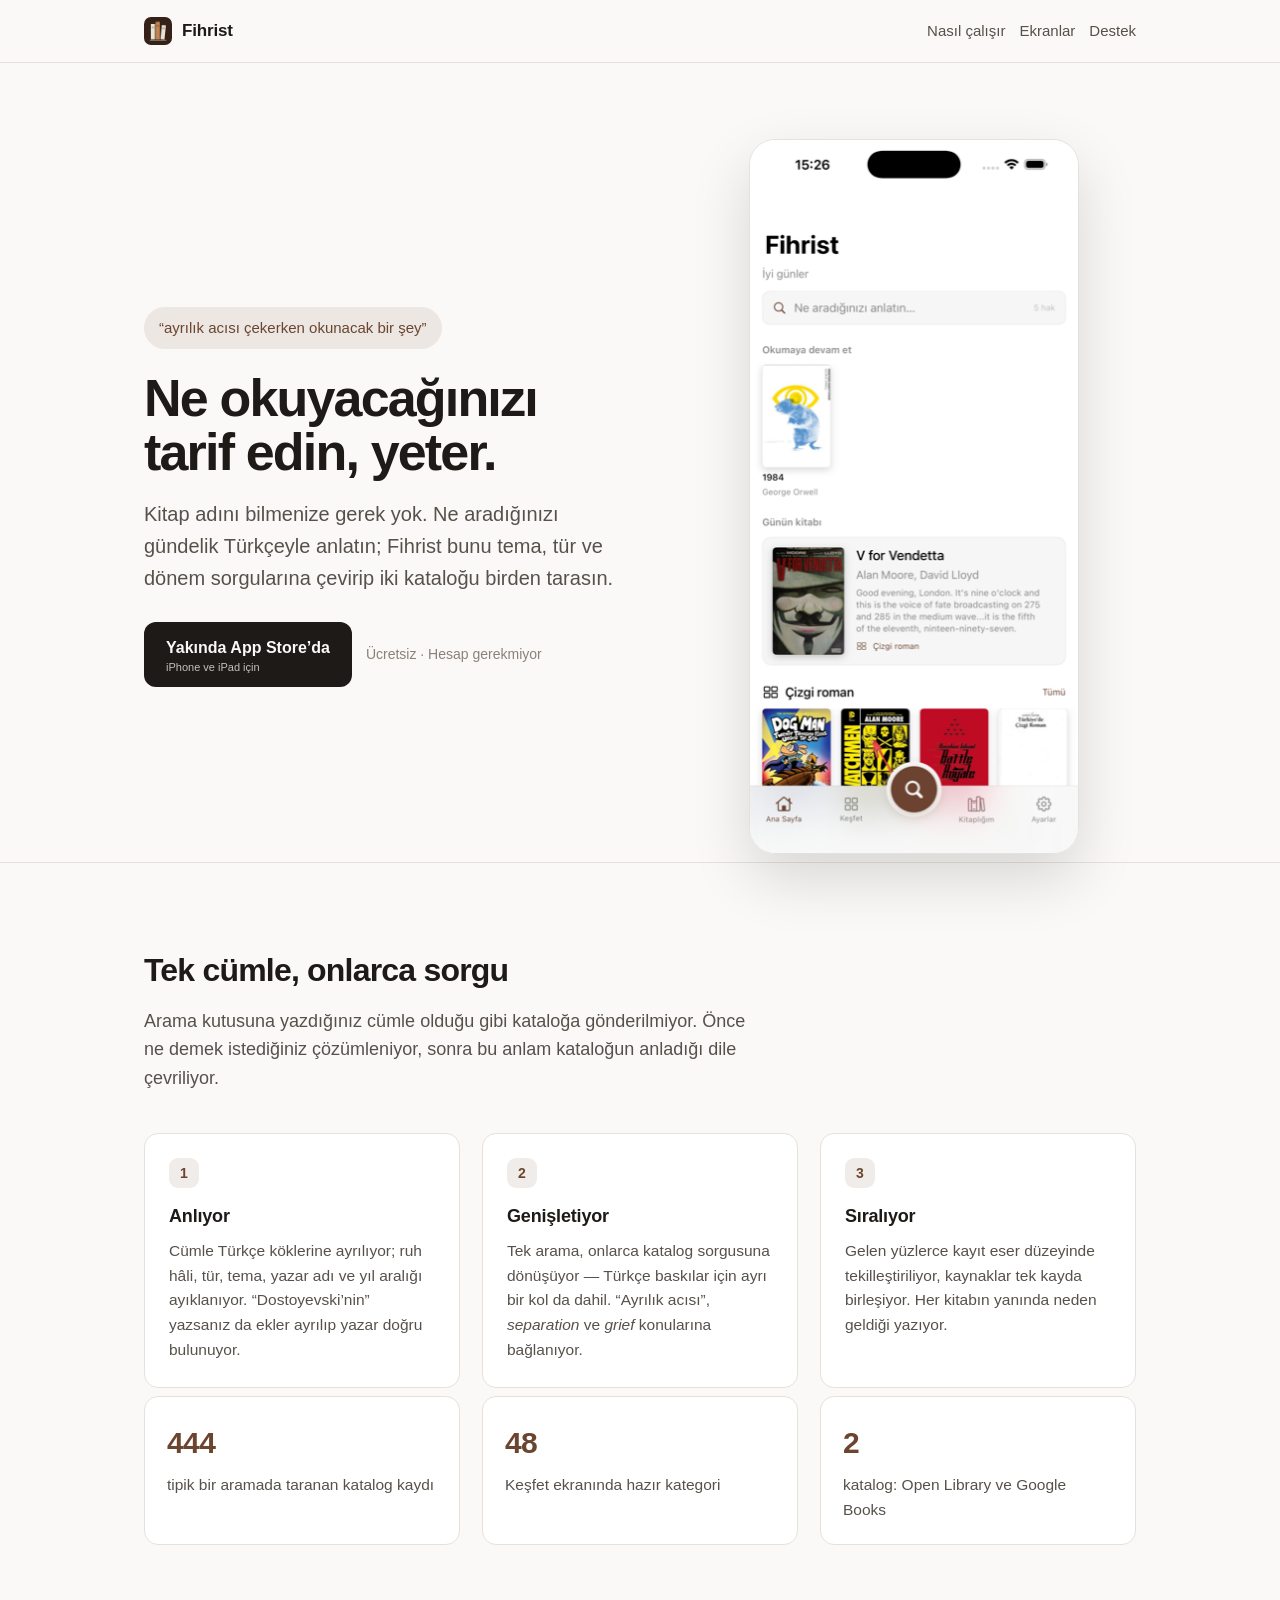
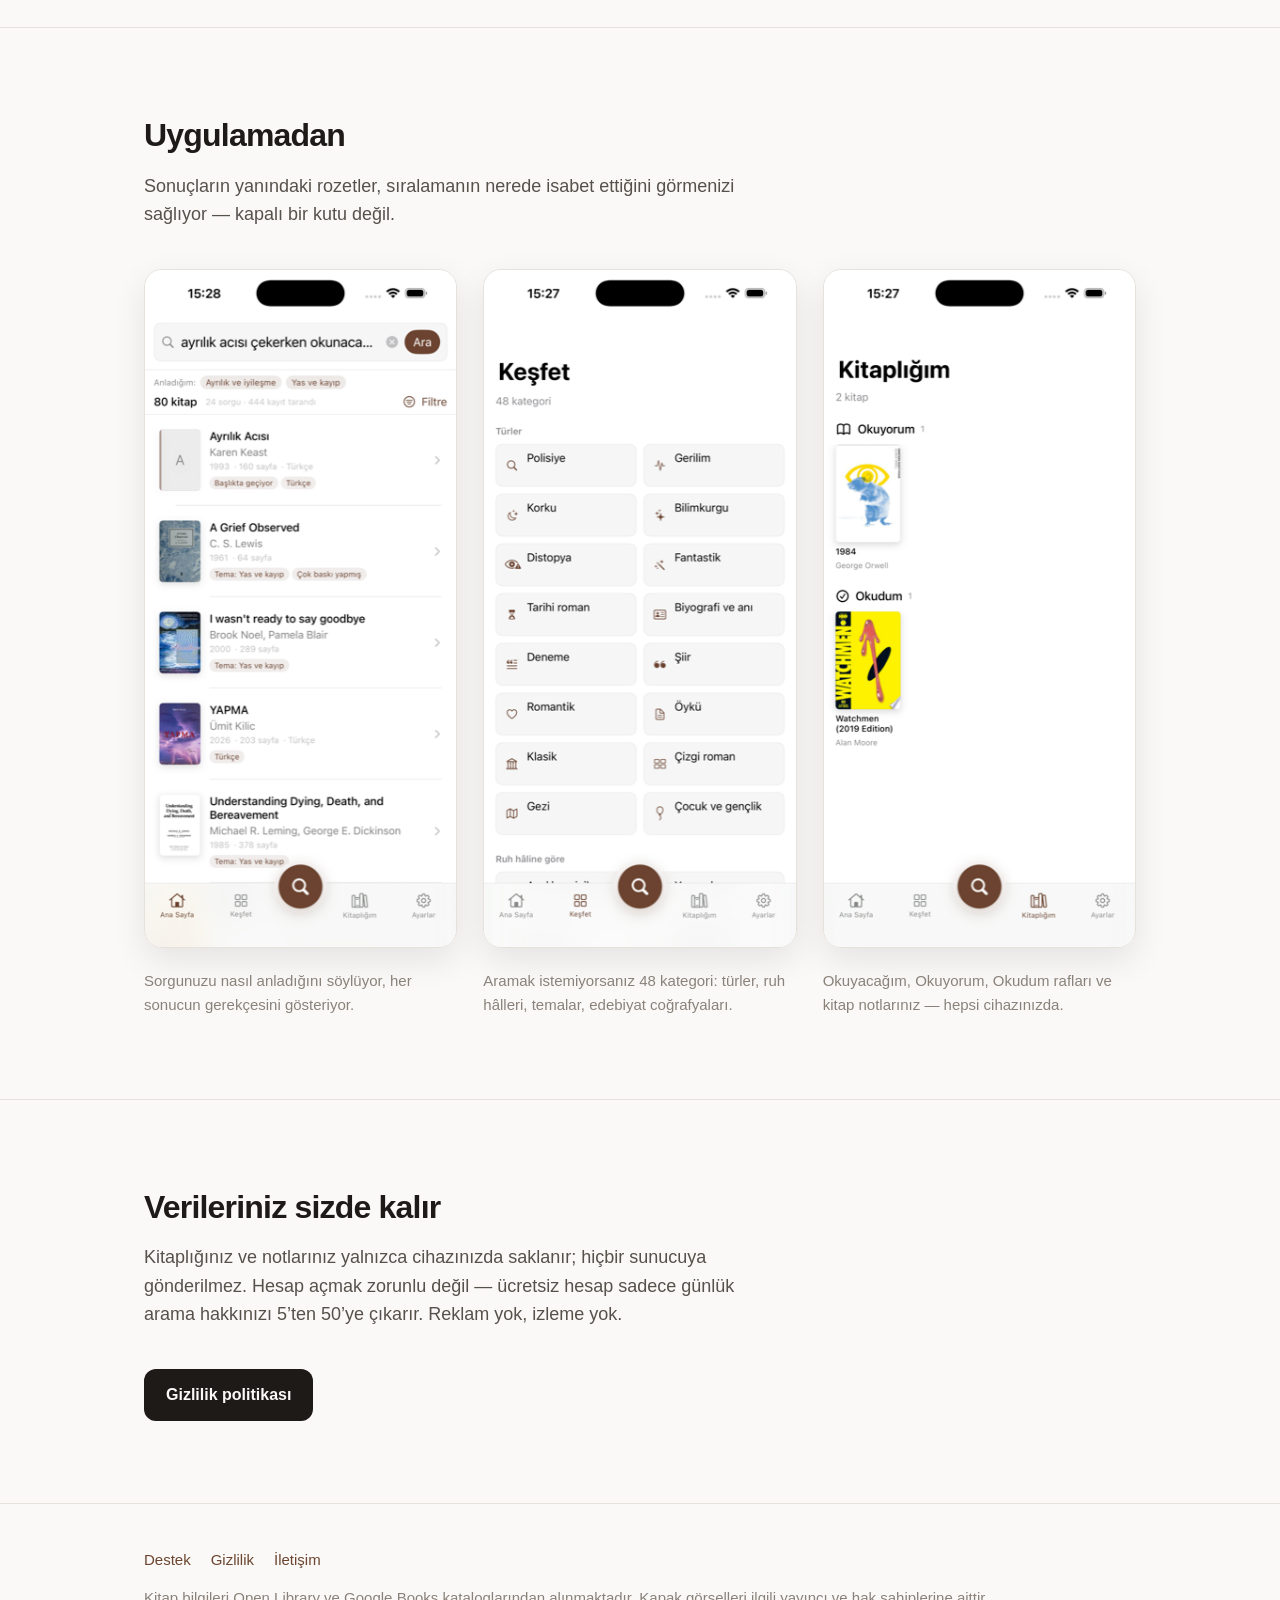
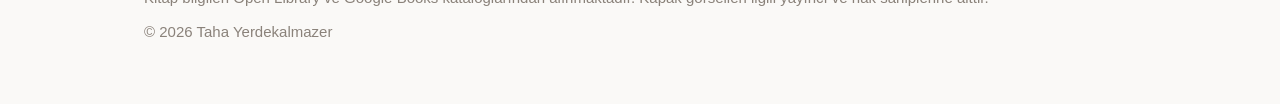
==== index.html @ 10a93022 "Fihrist tanıtım sitesi, gizlilik ve destek sayfaları" ====
<!DOCTYPE html>
<html lang="tr">
<head>
<meta charset="utf-8">
<meta name="viewport" content="width=device-width, initial-scale=1">
<title>Fihrist — Bağlamdan kitap bulun</title>
<meta name="description" content="Kitap adını bilmenize gerek yok. Ne okumak istediğinizi gündelik Türkçeyle anlatın, Fihrist bunu kitaba çevirsin.">
<link rel="icon" href="gorseller/ikon.png">
<meta property="og:title" content="Fihrist — Bağlamdan kitap bulun">
<meta property="og:description" content="“Ayrılık acısı çekerken okunacak bir şey” deyin, kitap gelsin.">
<meta property="og:image" content="gorseller/1-anasayfa.png">
<style>
  :root {
    --ink:#1d1a17; --soft:#57514b; --faint:#8a827a;
    --accent:#6b452f; --accent-soft:rgba(107,69,47,.10);
    --line:#e6e1db; --bg:#faf9f7; --card:#ffffff;
  }
  @media (prefers-color-scheme: dark) {
    :root {
      --ink:#f2efec; --soft:#c3bcb5; --faint:#8f8880;
      --accent:#c89b7b; --accent-soft:rgba(200,155,123,.12);
      --line:#332e29; --bg:#14110d; --card:#1c1813;
    }
  }
  * { box-sizing:border-box; }
  html { scroll-behavior:smooth; }
  body {
    margin:0; background:var(--bg); color:var(--ink);
    font:17px/1.6 -apple-system,BlinkMacSystemFont,"Segoe UI",Roboto,Helvetica,Arial,sans-serif;
    -webkit-font-smoothing:antialiased;
  }
  .wrap { max-width:1040px; margin:0 auto; padding:0 24px; }

  /* Üst çubuk */
  nav { border-bottom:1px solid var(--line); position:sticky; top:0; z-index:10;
        background:color-mix(in srgb, var(--bg) 92%, transparent);
        backdrop-filter:saturate(160%) blur(12px); }
  nav .wrap { display:flex; align-items:center; gap:14px; height:62px; }
  .logo { display:flex; align-items:center; gap:10px; font-weight:650; letter-spacing:-.01em; }
  .logo img { width:28px; height:28px; border-radius:7px; }
  nav .spacer { flex:1; }
  nav a.link { color:var(--soft); text-decoration:none; font-size:15px; }
  nav a.link:hover { color:var(--ink); }

  /* Hero */
  header { padding:76px 0 8px; }
  .hero { display:grid; grid-template-columns:1.05fr .95fr; gap:56px; align-items:center; }
  h1 { font-size:52px; line-height:1.05; letter-spacing:-.035em; margin:0 0 18px; }
  .lead { font-size:20px; color:var(--soft); margin:0 0 28px; }
  .quote { display:inline-block; background:var(--accent-soft); color:var(--accent);
           padding:9px 15px; border-radius:999px; font-size:15px; margin-bottom:22px; }
  .cta-row { display:flex; align-items:center; gap:14px; flex-wrap:wrap; }
  .badge { display:inline-flex; align-items:center; gap:9px; background:var(--ink); color:var(--bg);
           padding:13px 22px; border-radius:12px; text-decoration:none; font-weight:600; font-size:16px; }
  .badge small { display:block; font-size:11px; font-weight:400; opacity:.75; line-height:1.2; }
  .note { font-size:14px; color:var(--faint); }

  .shot { display:block; width:100%; max-width:330px; margin:0 auto; border-radius:26px;
          border:1px solid var(--line); box-shadow:0 24px 60px rgba(0,0,0,.14); }

  /* Bölümler */
  section { padding:82px 0; border-top:1px solid var(--line); }
  h2 { font-size:32px; letter-spacing:-.025em; margin:0 0 10px; }
  .sub { color:var(--soft); font-size:18px; margin:0 0 40px; max-width:620px; }

  .steps { display:grid; grid-template-columns:repeat(3,1fr); gap:22px; }
  .step { background:var(--card); border:1px solid var(--line); border-radius:14px; padding:24px; }
  .step .num { display:inline-grid; place-items:center; width:30px; height:30px; border-radius:9px;
               background:var(--accent-soft); color:var(--accent); font-weight:700; font-size:14px;
               margin-bottom:14px; }
  .step h3 { margin:0 0 8px; font-size:18px; letter-spacing:-.01em; }
  .step p { margin:0; color:var(--soft); font-size:15.5px; }

  .gallery { display:grid; grid-template-columns:repeat(3,1fr); gap:26px; align-items:start; }
  .gallery figure { margin:0; }
  .gallery img { width:100%; border-radius:18px; border:1px solid var(--line);
                 box-shadow:0 12px 34px rgba(0,0,0,.09); }
  .gallery figcaption { margin-top:12px; font-size:15px; color:var(--faint); }

  .facts { display:grid; grid-template-columns:repeat(3,1fr); gap:22px; margin-top:8px; }
  .fact { border:1px solid var(--line); border-radius:14px; padding:22px; background:var(--card); }
  .fact .big { font-size:30px; font-weight:650; letter-spacing:-.02em; color:var(--accent); }
  .fact p { margin:6px 0 0; color:var(--soft); font-size:15.5px; }

  footer { border-top:1px solid var(--line); padding:44px 0 60px; color:var(--faint); font-size:15px; }
  footer a { color:var(--accent); text-decoration:none; }
  footer .row { display:flex; gap:20px; flex-wrap:wrap; margin-bottom:14px; }

  @media (max-width:860px) {
    .hero { grid-template-columns:1fr; gap:36px; }
    h1 { font-size:38px; }
    .steps, .gallery, .facts { grid-template-columns:1fr; }
    header { padding-top:48px; }
    section { padding:60px 0; }
  }
</style>
</head>
<body>

<nav>
  <div class="wrap">
    <div class="logo"><img src="gorseller/ikon.png" alt="">Fihrist</div>
    <div class="spacer"></div>
    <a class="link" href="#nasil">Nasıl çalışır</a>
    <a class="link" href="#ekranlar">Ekranlar</a>
    <a class="link" href="destek.html">Destek</a>
  </div>
</nav>

<header>
  <div class="wrap hero">
    <div>
      <div class="quote">“ayrılık acısı çekerken okunacak bir şey”</div>
      <h1>Ne okuyacağınızı<br>tarif edin, yeter.</h1>
      <p class="lead">
        Kitap adını bilmenize gerek yok. Ne aradığınızı gündelik Türkçeyle
        anlatın; Fihrist bunu tema, tür ve dönem sorgularına çevirip iki
        kataloğu birden tarasın.
      </p>
      <div class="cta-row">
        <a class="badge" href="#" aria-disabled="true">
          <span>Yakında App Store’da<small>iPhone ve iPad için</small></span>
        </a>
        <span class="note">Ücretsiz · Hesap gerekmiyor</span>
      </div>
    </div>
    <img class="shot" src="gorseller/1-anasayfa.png" alt="Fihrist ana ekranı">
  </div>
</header>

<section id="nasil">
  <div class="wrap">
    <h2>Tek cümle, onlarca sorgu</h2>
    <p class="sub">
      Arama kutusuna yazdığınız cümle olduğu gibi kataloğa gönderilmiyor.
      Önce ne demek istediğiniz çözümleniyor, sonra bu anlam kataloğun
      anladığı dile çevriliyor.
    </p>

    <div class="steps">
      <div class="step">
        <div class="num">1</div>
        <h3>Anlıyor</h3>
        <p>Cümle Türkçe köklerine ayrılıyor; ruh hâli, tür, tema, yazar adı ve
        yıl aralığı ayıklanıyor. “Dostoyevski’nin” yazsanız da ekler ayrılıp
        yazar doğru bulunuyor.</p>
      </div>
      <div class="step">
        <div class="num">2</div>
        <h3>Genişletiyor</h3>
        <p>Tek arama, onlarca katalog sorgusuna dönüşüyor — Türkçe baskılar için
        ayrı bir kol da dahil. “Ayrılık acısı”, <em>separation</em> ve
        <em>grief</em> konularına bağlanıyor.</p>
      </div>
      <div class="step">
        <div class="num">3</div>
        <h3>Sıralıyor</h3>
        <p>Gelen yüzlerce kayıt eser düzeyinde tekilleştiriliyor, kaynaklar tek
        kayda birleşiyor. Her kitabın yanında neden geldiği yazıyor.</p>
      </div>
    </div>

    <div class="facts">
      <div class="fact"><div class="big">444</div><p>tipik bir aramada taranan katalog kaydı</p></div>
      <div class="fact"><div class="big">48</div><p>Keşfet ekranında hazır kategori</p></div>
      <div class="fact"><div class="big">2</div><p>katalog: Open Library ve Google Books</p></div>
    </div>
  </div>
</section>

<section id="ekranlar">
  <div class="wrap">
    <h2>Uygulamadan</h2>
    <p class="sub">Sonuçların yanındaki rozetler, sıralamanın nerede isabet
    ettiğini görmenizi sağlıyor — kapalı bir kutu değil.</p>

    <div class="gallery">
      <figure>
        <img src="gorseller/4-arama.png" alt="Arama sonuçları ve eşleşme gerekçeleri">
        <figcaption>Sorgunuzu nasıl anladığını söylüyor, her sonucun gerekçesini
        gösteriyor.</figcaption>
      </figure>
      <figure>
        <img src="gorseller/2-kesfet.png" alt="Keşfet ekranı">
        <figcaption>Aramak istemiyorsanız 48 kategori: türler, ruh hâlleri,
        temalar, edebiyat coğrafyaları.</figcaption>
      </figure>
      <figure>
        <img src="gorseller/3-kitapligim.png" alt="Kitaplığım ekranı">
        <figcaption>Okuyacağım, Okuyorum, Okudum rafları ve kitap notlarınız —
        hepsi cihazınızda.</figcaption>
      </figure>
    </div>
  </div>
</section>

<section>
  <div class="wrap">
    <h2>Verileriniz sizde kalır</h2>
    <p class="sub">
      Kitaplığınız ve notlarınız yalnızca cihazınızda saklanır; hiçbir sunucuya
      gönderilmez. Hesap açmak zorunlu değil — ücretsiz hesap sadece günlük
      arama hakkınızı 5’ten 50’ye çıkarır. Reklam yok, izleme yok.
    </p>
    <a class="badge" href="gizlilik.html"><span>Gizlilik politikası</span></a>
  </div>
</section>

<footer>
  <div class="wrap">
    <div class="row">
      <a href="destek.html">Destek</a>
      <a href="gizlilik.html">Gizlilik</a>
      <a href="mailto:tyerdekalmazer01@gmail.com">İletişim</a>
    </div>
    <div>
      Kitap bilgileri Open Library ve Google Books kataloglarından alınmaktadır.
      Kapak görselleri ilgili yayıncı ve hak sahiplerine aittir.
    </div>
    <div style="margin-top:10px;">© 2026 Taha Yerdekalmazer</div>
  </div>
</footer>

</body>
</html>
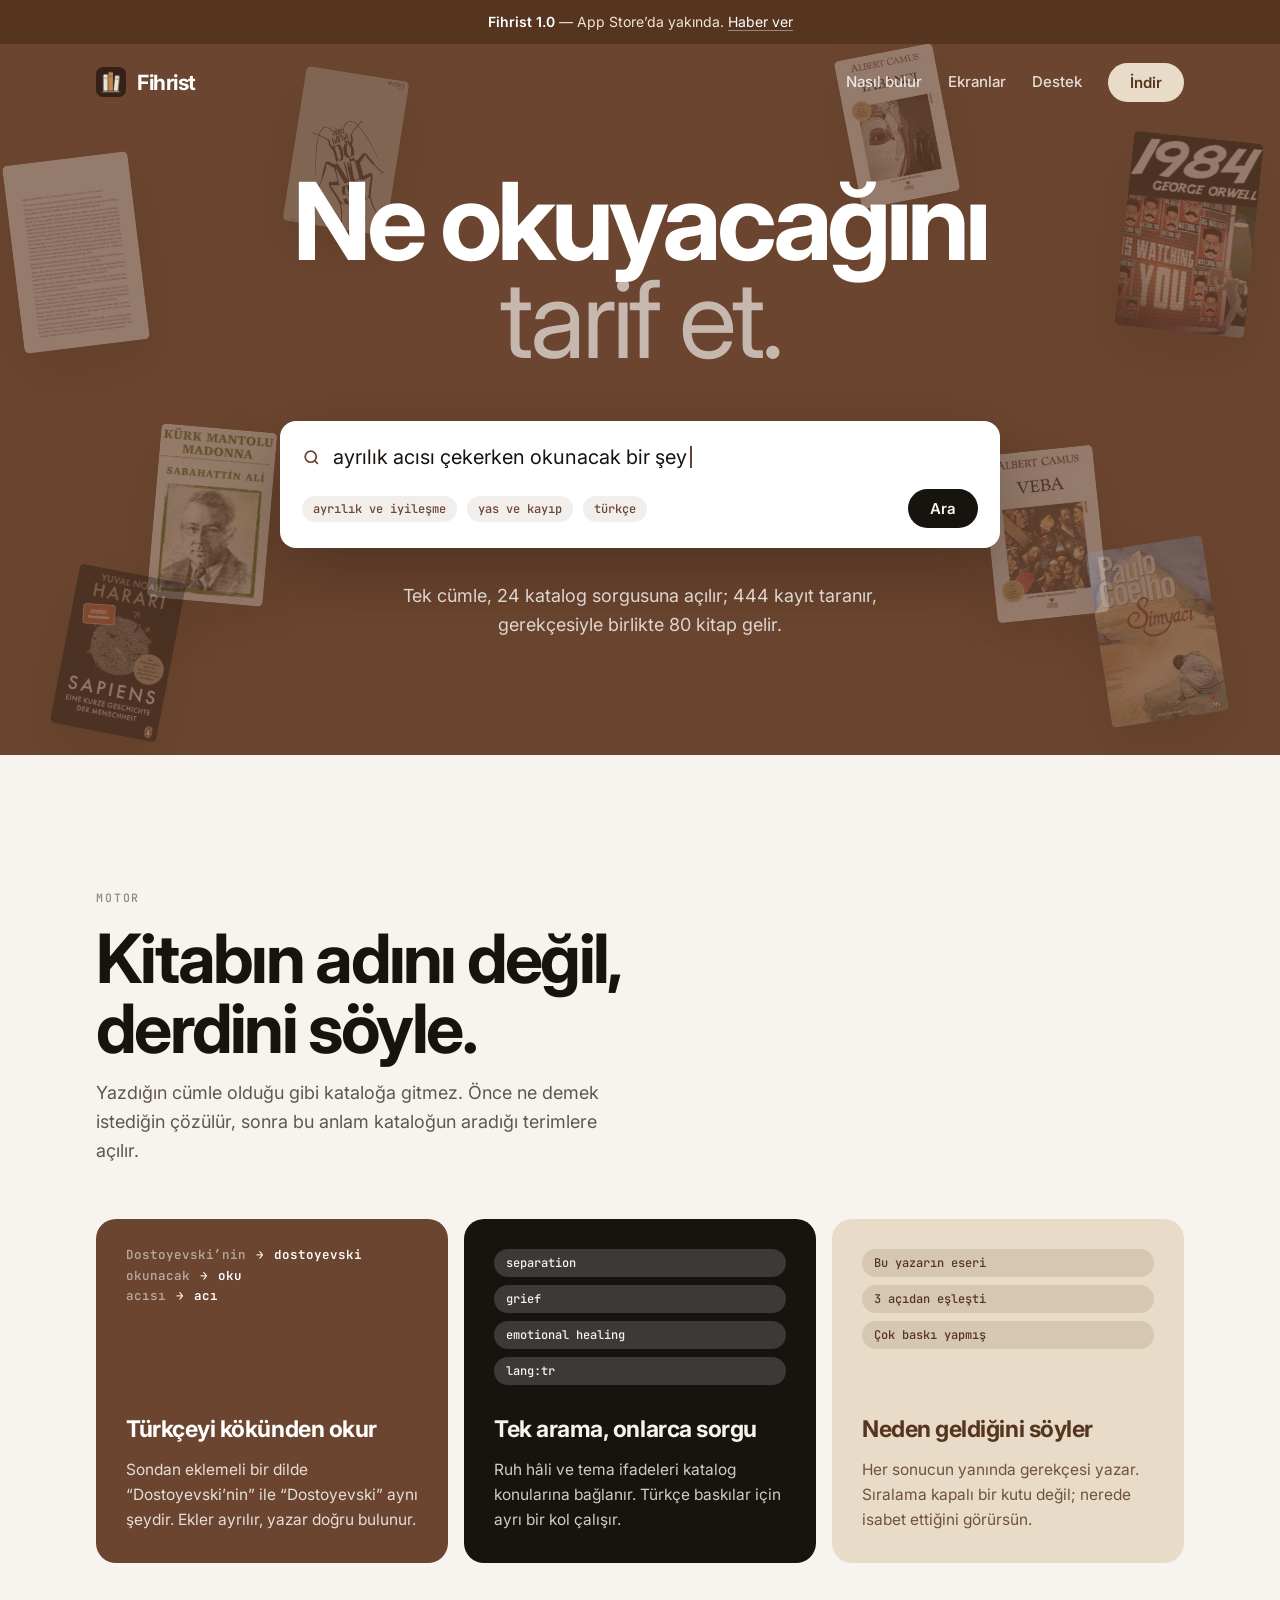
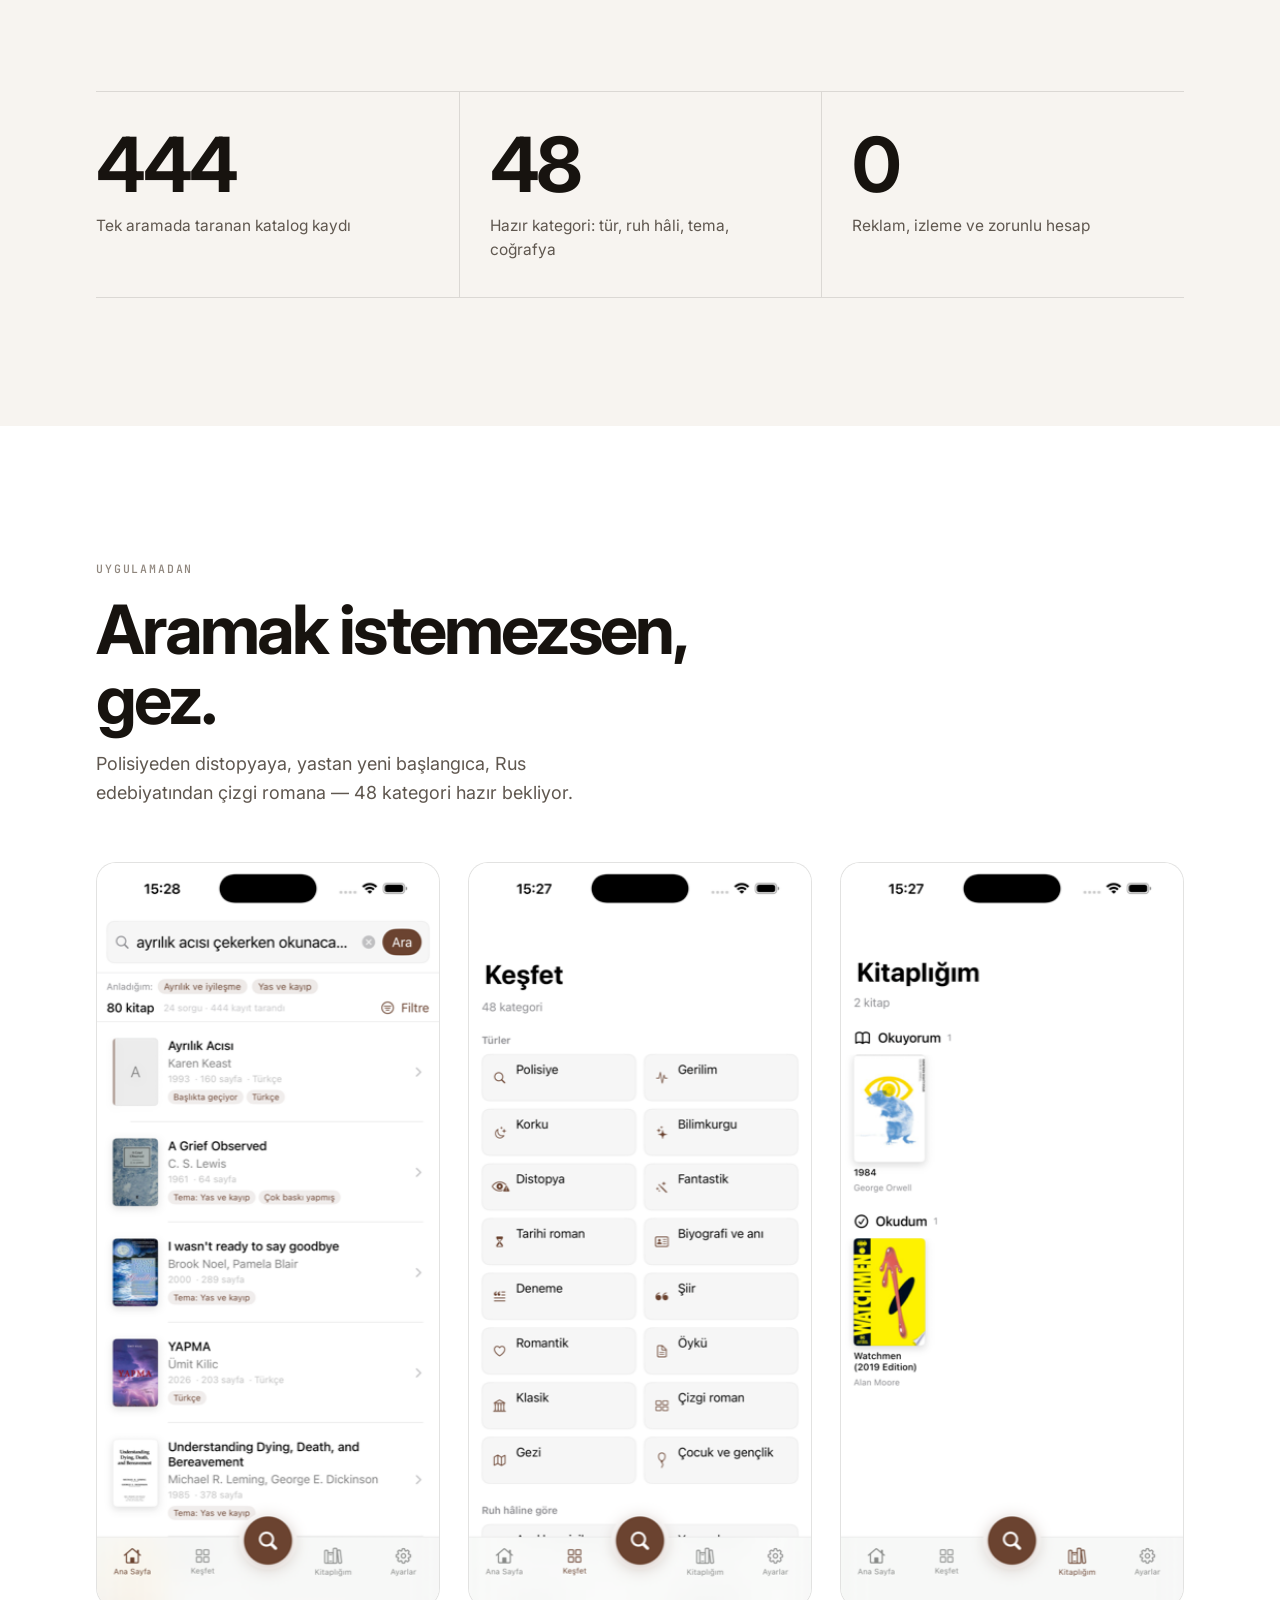
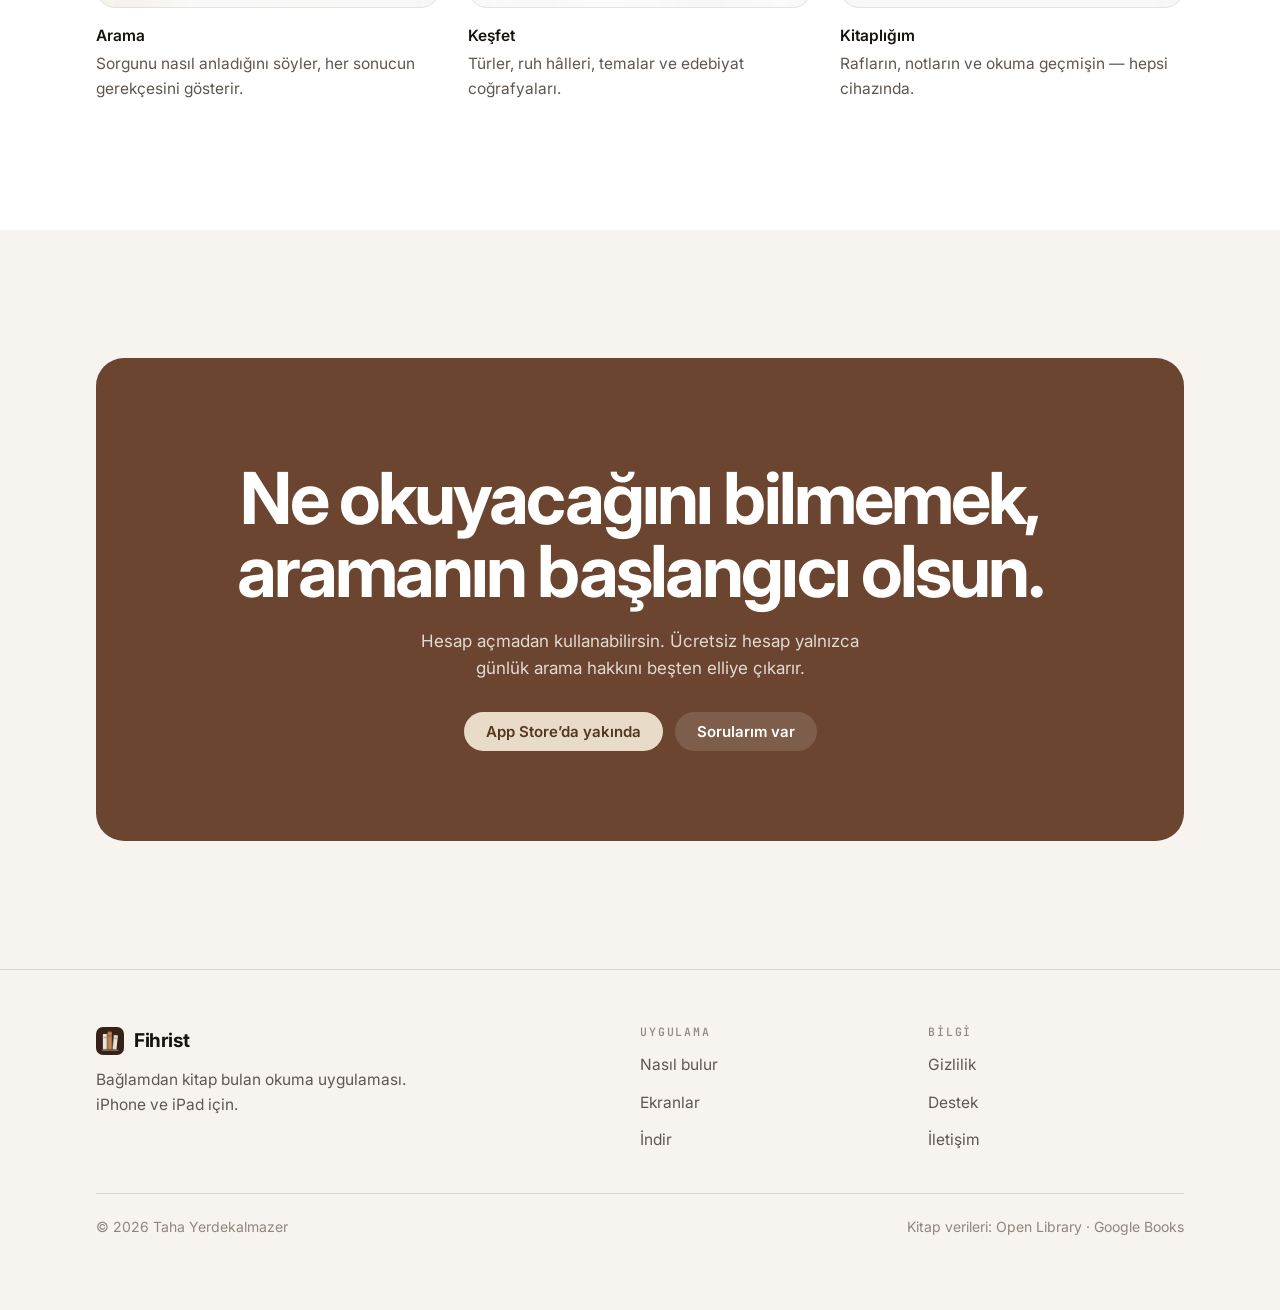
==== commit d0f1ea7d: "Tanıtım sitesi yeniden tasarlandı: doygun kahve zemin, dev tipografi, gerçek kitap kapağı kolajı - P" ====
--- a/index.html
+++ b/index.html
@@ -3,223 +3,209 @@
 <head>
 <meta charset="utf-8">
 <meta name="viewport" content="width=device-width, initial-scale=1">
-<title>Fihrist — Bağlamdan kitap bulun</title>
-<meta name="description" content="Kitap adını bilmenize gerek yok. Ne okumak istediğinizi gündelik Türkçeyle anlatın, Fihrist bunu kitaba çevirsin.">
+<title>Fihrist — Ne okuyacağını tarif et</title>
+<meta name="description" content="Kitabın adını bilmene gerek yok. “Ayrılık acısı çekerken okunacak bir şey” de, Fihrist bulsun.">
 <link rel="icon" href="gorseller/ikon.png">
-<meta property="og:title" content="Fihrist — Bağlamdan kitap bulun">
-<meta property="og:description" content="“Ayrılık acısı çekerken okunacak bir şey” deyin, kitap gelsin.">
+<meta property="og:title" content="Fihrist — Ne okuyacağını tarif et">
+<meta property="og:description" content="Tek cümleden kitap bulan okuma uygulaması.">
 <meta property="og:image" content="gorseller/1-anasayfa.png">
-<style>
-  :root {
-    --ink:#1d1a17; --soft:#57514b; --faint:#8a827a;
-    --accent:#6b452f; --accent-soft:rgba(107,69,47,.10);
-    --line:#e6e1db; --bg:#faf9f7; --card:#ffffff;
-  }
-  @media (prefers-color-scheme: dark) {
-    :root {
-      --ink:#f2efec; --soft:#c3bcb5; --faint:#8f8880;
-      --accent:#c89b7b; --accent-soft:rgba(200,155,123,.12);
-      --line:#332e29; --bg:#14110d; --card:#1c1813;
-    }
-  }
-  * { box-sizing:border-box; }
-  html { scroll-behavior:smooth; }
-  body {
-    margin:0; background:var(--bg); color:var(--ink);
-    font:17px/1.6 -apple-system,BlinkMacSystemFont,"Segoe UI",Roboto,Helvetica,Arial,sans-serif;
-    -webkit-font-smoothing:antialiased;
-  }
-  .wrap { max-width:1040px; margin:0 auto; padding:0 24px; }
-
-  /* Üst çubuk */
-  nav { border-bottom:1px solid var(--line); position:sticky; top:0; z-index:10;
-        background:color-mix(in srgb, var(--bg) 92%, transparent);
-        backdrop-filter:saturate(160%) blur(12px); }
-  nav .wrap { display:flex; align-items:center; gap:14px; height:62px; }
-  .logo { display:flex; align-items:center; gap:10px; font-weight:650; letter-spacing:-.01em; }
-  .logo img { width:28px; height:28px; border-radius:7px; }
-  nav .spacer { flex:1; }
-  nav a.link { color:var(--soft); text-decoration:none; font-size:15px; }
-  nav a.link:hover { color:var(--ink); }
-
-  /* Hero */
-  header { padding:76px 0 8px; }
-  .hero { display:grid; grid-template-columns:1.05fr .95fr; gap:56px; align-items:center; }
-  h1 { font-size:52px; line-height:1.05; letter-spacing:-.035em; margin:0 0 18px; }
-  .lead { font-size:20px; color:var(--soft); margin:0 0 28px; }
-  .quote { display:inline-block; background:var(--accent-soft); color:var(--accent);
-           padding:9px 15px; border-radius:999px; font-size:15px; margin-bottom:22px; }
-  .cta-row { display:flex; align-items:center; gap:14px; flex-wrap:wrap; }
-  .badge { display:inline-flex; align-items:center; gap:9px; background:var(--ink); color:var(--bg);
-           padding:13px 22px; border-radius:12px; text-decoration:none; font-weight:600; font-size:16px; }
-  .badge small { display:block; font-size:11px; font-weight:400; opacity:.75; line-height:1.2; }
-  .note { font-size:14px; color:var(--faint); }
-
-  .shot { display:block; width:100%; max-width:330px; margin:0 auto; border-radius:26px;
-          border:1px solid var(--line); box-shadow:0 24px 60px rgba(0,0,0,.14); }
-
-  /* Bölümler */
-  section { padding:82px 0; border-top:1px solid var(--line); }
-  h2 { font-size:32px; letter-spacing:-.025em; margin:0 0 10px; }
-  .sub { color:var(--soft); font-size:18px; margin:0 0 40px; max-width:620px; }
-
-  .steps { display:grid; grid-template-columns:repeat(3,1fr); gap:22px; }
-  .step { background:var(--card); border:1px solid var(--line); border-radius:14px; padding:24px; }
-  .step .num { display:inline-grid; place-items:center; width:30px; height:30px; border-radius:9px;
-               background:var(--accent-soft); color:var(--accent); font-weight:700; font-size:14px;
-               margin-bottom:14px; }
-  .step h3 { margin:0 0 8px; font-size:18px; letter-spacing:-.01em; }
-  .step p { margin:0; color:var(--soft); font-size:15.5px; }
-
-  .gallery { display:grid; grid-template-columns:repeat(3,1fr); gap:26px; align-items:start; }
-  .gallery figure { margin:0; }
-  .gallery img { width:100%; border-radius:18px; border:1px solid var(--line);
-                 box-shadow:0 12px 34px rgba(0,0,0,.09); }
-  .gallery figcaption { margin-top:12px; font-size:15px; color:var(--faint); }
-
-  .facts { display:grid; grid-template-columns:repeat(3,1fr); gap:22px; margin-top:8px; }
-  .fact { border:1px solid var(--line); border-radius:14px; padding:22px; background:var(--card); }
-  .fact .big { font-size:30px; font-weight:650; letter-spacing:-.02em; color:var(--accent); }
-  .fact p { margin:6px 0 0; color:var(--soft); font-size:15.5px; }
-
-  footer { border-top:1px solid var(--line); padding:44px 0 60px; color:var(--faint); font-size:15px; }
-  footer a { color:var(--accent); text-decoration:none; }
-  footer .row { display:flex; gap:20px; flex-wrap:wrap; margin-bottom:14px; }
-
-  @media (max-width:860px) {
-    .hero { grid-template-columns:1fr; gap:36px; }
-    h1 { font-size:38px; }
-    .steps, .gallery, .facts { grid-template-columns:1fr; }
-    header { padding-top:48px; }
-    section { padding:60px 0; }
-  }
-</style>
+<meta name="theme-color" content="#6b452f">
+<link rel="preconnect" href="https://fonts.googleapis.com">
+<link rel="preconnect" href="https://fonts.gstatic.com" crossorigin>
+<link href="https://fonts.googleapis.com/css2?family=Inter:wght@400;500;600;700&family=Newsreader:ital,opsz,wght@1,6..72,400&family=JetBrains+Mono:wght@500&display=swap" rel="stylesheet">
+<link rel="stylesheet" href="css/style.css">
 </head>
 <body>
 
-<nav>
-  <div class="wrap">
-    <div class="logo"><img src="gorseller/ikon.png" alt="">Fihrist</div>
-    <div class="spacer"></div>
-    <a class="link" href="#nasil">Nasıl çalışır</a>
-    <a class="link" href="#ekranlar">Ekranlar</a>
-    <a class="link" href="destek.html">Destek</a>
-  </div>
-</nav>
-
-<header>
-  <div class="wrap hero">
-    <div>
-      <div class="quote">“ayrılık acısı çekerken okunacak bir şey”</div>
-      <h1>Ne okuyacağınızı<br>tarif edin, yeter.</h1>
-      <p class="lead">
-        Kitap adını bilmenize gerek yok. Ne aradığınızı gündelik Türkçeyle
-        anlatın; Fihrist bunu tema, tür ve dönem sorgularına çevirip iki
-        kataloğu birden tarasın.
-      </p>
-      <div class="cta-row">
-        <a class="badge" href="#" aria-disabled="true">
-          <span>Yakında App Store’da<small>iPhone ve iPad için</small></span>
-        </a>
-        <span class="note">Ücretsiz · Hesap gerekmiyor</span>
-      </div>
-    </div>
-    <img class="shot" src="gorseller/1-anasayfa.png" alt="Fihrist ana ekranı">
-  </div>
-</header>
+<div class="strip">
+  <b>Fihrist 1.0</b> — App Store’da yakında. <a href="destek.html">Haber ver</a>
+</div>
+
+<div class="hero">
+  <!-- Arkada kitap kapağı kolajı: her biri gerçek bir eser -->
+  <div class="collage" aria-hidden="true">
+    <img class="bk keep" src="gorseller/kapaklar/suc-ve-ceza.jpg"  alt="" style="left:1%;  top:16%;  width:126px; transform:rotate(-7deg)">
+    <img class="bk"      src="gorseller/kapaklar/kurk-mantolu.jpg" alt="" style="left:12%; top:54%;  width:116px; transform:rotate(5deg)">
+    <img class="bk"      src="gorseller/kapaklar/donusum.jpg"      alt="" style="left:23%; top:4%;   width:104px; transform:rotate(9deg)">
+    <img class="bk keep" src="gorseller/kapaklar/1984.jpg"         alt="" style="right:2%; top:13%;  width:130px; transform:rotate(6deg)">
+    <img class="bk"      src="gorseller/kapaklar/veba.jpg"         alt="" style="right:14%;top:57%;  width:112px; transform:rotate(-6deg)">
+    <img class="bk"      src="gorseller/kapaklar/yabanci.jpg"      alt="" style="right:26%;top:1%;   width:100px; transform:rotate(-11deg)">
+    <img class="bk"      src="gorseller/kapaklar/sapiens.jpg"      alt="" style="left:5%;  bottom:3%;width:108px; transform:rotate(11deg)">
+    <img class="bk"      src="gorseller/kapaklar/simyaci.jpg"      alt="" style="right:5%; bottom:5%;width:118px; transform:rotate(-9deg)">
+  </div>
+
+  <header class="nav">
+    <div class="wrap">
+      <a class="brand" href="#top"><img src="gorseller/ikon.png" alt=""><b>Fihrist</b></a>
+      <div class="grow"></div>
+      <a class="tab" href="#nasil">Nasıl bulur</a>
+      <a class="tab" href="#ekranlar">Ekranlar</a>
+      <a class="tab" href="destek.html">Destek</a>
+      <a class="btn pale" href="#indir">İndir</a>
+    </div>
+  </header>
+
+  <main class="wrap stage" id="top">
+    <h1>Ne okuyacağını<br><span class="thin">tarif et.</span></h1>
+
+    <div class="searchbar">
+      <div class="line">
+        <svg width="19" height="19" viewBox="0 0 24 24" fill="none" stroke="currentColor" stroke-width="2.2">
+          <circle cx="11" cy="11" r="7"/><path d="m20 20-3.6-3.6"/>
+        </svg>
+        <span class="q">ayrılık acısı çekerken okunacak bir şey<span class="cursor"></span></span>
+      </div>
+      <div class="foot">
+        <span class="tag">ayrılık ve iyileşme</span>
+        <span class="tag">yas ve kayıp</span>
+        <span class="tag">türkçe</span>
+        <a class="btn dark go" href="#indir">Ara</a>
+      </div>
+    </div>
+
+    <p class="under">
+      Tek cümle, 24 katalog sorgusuna açılır; 444 kayıt taranır, gerekçesiyle
+      birlikte 80 kitap gelir.
+    </p>
+  </main>
+</div>
 
 <section id="nasil">
   <div class="wrap">
-    <h2>Tek cümle, onlarca sorgu</h2>
-    <p class="sub">
-      Arama kutusuna yazdığınız cümle olduğu gibi kataloğa gönderilmiyor.
-      Önce ne demek istediğiniz çözümleniyor, sonra bu anlam kataloğun
-      anladığı dile çevriliyor.
-    </p>
-
-    <div class="steps">
-      <div class="step">
-        <div class="num">1</div>
-        <h3>Anlıyor</h3>
-        <p>Cümle Türkçe köklerine ayrılıyor; ruh hâli, tür, tema, yazar adı ve
-        yıl aralığı ayıklanıyor. “Dostoyevski’nin” yazsanız da ekler ayrılıp
-        yazar doğru bulunuyor.</p>
-      </div>
-      <div class="step">
-        <div class="num">2</div>
-        <h3>Genişletiyor</h3>
-        <p>Tek arama, onlarca katalog sorgusuna dönüşüyor — Türkçe baskılar için
-        ayrı bir kol da dahil. “Ayrılık acısı”, <em>separation</em> ve
-        <em>grief</em> konularına bağlanıyor.</p>
-      </div>
-      <div class="step">
-        <div class="num">3</div>
-        <h3>Sıralıyor</h3>
-        <p>Gelen yüzlerce kayıt eser düzeyinde tekilleştiriliyor, kaynaklar tek
-        kayda birleşiyor. Her kitabın yanında neden geldiği yazıyor.</p>
-      </div>
-    </div>
-
-    <div class="facts">
-      <div class="fact"><div class="big">444</div><p>tipik bir aramada taranan katalog kaydı</p></div>
-      <div class="fact"><div class="big">48</div><p>Keşfet ekranında hazır kategori</p></div>
-      <div class="fact"><div class="big">2</div><p>katalog: Open Library ve Google Books</p></div>
-    </div>
-  </div>
-</section>
-
-<section id="ekranlar">
-  <div class="wrap">
-    <h2>Uygulamadan</h2>
-    <p class="sub">Sonuçların yanındaki rozetler, sıralamanın nerede isabet
-    ettiğini görmenizi sağlıyor — kapalı bir kutu değil.</p>
-
-    <div class="gallery">
-      <figure>
-        <img src="gorseller/4-arama.png" alt="Arama sonuçları ve eşleşme gerekçeleri">
-        <figcaption>Sorgunuzu nasıl anladığını söylüyor, her sonucun gerekçesini
-        gösteriyor.</figcaption>
+    <div class="head" data-reveal>
+      <span class="mono">Motor</span>
+      <h2>Kitabın adını değil, derdini söyle.</h2>
+      <p>Yazdığın cümle olduğu gibi kataloğa gitmez. Önce ne demek istediğin
+         çözülür, sonra bu anlam kataloğun aradığı terimlere açılır.</p>
+    </div>
+
+    <div class="blocks">
+      <article class="block b1" data-reveal>
+        <div class="demo">
+          <div class="r"><span class="a">Dostoyevski’nin</span><span>→</span><span class="b">dostoyevski</span></div>
+          <div class="r"><span class="a">okunacak</span><span>→</span><span class="b">oku</span></div>
+          <div class="r"><span class="a">acısı</span><span>→</span><span class="b">acı</span></div>
+        </div>
+        <div>
+          <h3>Türkçeyi kökünden okur</h3>
+          <p>Sondan eklemeli bir dilde “Dostoyevski’nin” ile “Dostoyevski” aynı
+             şeydir. Ekler ayrılır, yazar doğru bulunur.</p>
+        </div>
+      </article>
+
+      <article class="block b2" data-reveal>
+        <div class="demo">
+          <span class="pill">separation</span>
+          <span class="pill">grief</span>
+          <span class="pill">emotional healing</span>
+          <span class="pill">lang:tr</span>
+        </div>
+        <div>
+          <h3>Tek arama, onlarca sorgu</h3>
+          <p>Ruh hâli ve tema ifadeleri katalog konularına bağlanır. Türkçe
+             baskılar için ayrı bir kol çalışır.</p>
+        </div>
+      </article>
+
+      <article class="block b3" data-reveal>
+        <div class="demo">
+          <span class="pill">Bu yazarın eseri</span>
+          <span class="pill">3 açıdan eşleşti</span>
+          <span class="pill">Çok baskı yapmış</span>
+        </div>
+        <div>
+          <h3>Neden geldiğini söyler</h3>
+          <p>Her sonucun yanında gerekçesi yazar. Sıralama kapalı bir kutu
+             değil; nerede isabet ettiğini görürsün.</p>
+        </div>
+      </article>
+    </div>
+  </div>
+</section>
+
+<section style="padding-top:0">
+  <div class="wrap">
+    <div class="numbers" data-reveal>
+      <div class="num"><b>444</b><p>Tek aramada taranan katalog kaydı</p></div>
+      <div class="num"><b>48</b><p>Hazır kategori: tür, ruh hâli, tema, coğrafya</p></div>
+      <div class="num"><b>0</b><p>Reklam, izleme ve zorunlu hesap</p></div>
+    </div>
+  </div>
+</section>
+
+<section id="ekranlar" style="background:#fff">
+  <div class="wrap">
+    <div class="head" data-reveal>
+      <span class="mono">Uygulamadan</span>
+      <h2>Aramak istemezsen, gez.</h2>
+      <p>Polisiyeden distopyaya, yastan yeni başlangıca, Rus edebiyatından
+         çizgi romana — 48 kategori hazır bekliyor.</p>
+    </div>
+
+    <div class="shots">
+      <figure data-reveal>
+        <img src="gorseller/4-arama.png" alt="Arama sonuçları ve eşleşme gerekçeleri" loading="lazy">
+        <figcaption><b>Arama</b>Sorgunu nasıl anladığını söyler, her sonucun gerekçesini gösterir.</figcaption>
       </figure>
-      <figure>
-        <img src="gorseller/2-kesfet.png" alt="Keşfet ekranı">
-        <figcaption>Aramak istemiyorsanız 48 kategori: türler, ruh hâlleri,
-        temalar, edebiyat coğrafyaları.</figcaption>
+      <figure data-reveal>
+        <img src="gorseller/2-kesfet.png" alt="Keşfet ekranındaki kategori ızgarası" loading="lazy">
+        <figcaption><b>Keşfet</b>Türler, ruh hâlleri, temalar ve edebiyat coğrafyaları.</figcaption>
       </figure>
-      <figure>
-        <img src="gorseller/3-kitapligim.png" alt="Kitaplığım ekranı">
-        <figcaption>Okuyacağım, Okuyorum, Okudum rafları ve kitap notlarınız —
-        hepsi cihazınızda.</figcaption>
+      <figure data-reveal>
+        <img src="gorseller/3-kitapligim.png" alt="Kitaplığım ekranındaki raflar" loading="lazy">
+        <figcaption><b>Kitaplığım</b>Rafların, notların ve okuma geçmişin — hepsi cihazında.</figcaption>
       </figure>
     </div>
   </div>
 </section>
 
-<section>
-  <div class="wrap">
-    <h2>Verileriniz sizde kalır</h2>
-    <p class="sub">
-      Kitaplığınız ve notlarınız yalnızca cihazınızda saklanır; hiçbir sunucuya
-      gönderilmez. Hesap açmak zorunlu değil — ücretsiz hesap sadece günlük
-      arama hakkınızı 5’ten 50’ye çıkarır. Reklam yok, izleme yok.
-    </p>
-    <a class="badge" href="gizlilik.html"><span>Gizlilik politikası</span></a>
+<section id="indir">
+  <div class="wrap">
+    <div class="finale" data-reveal>
+      <h2>Ne okuyacağını bilmemek, aramanın başlangıcı olsun.</h2>
+      <p>Hesap açmadan kullanabilirsin. Ücretsiz hesap yalnızca günlük arama
+         hakkını beşten elliye çıkarır.</p>
+      <div class="row">
+        <a class="btn pale" href="#">App Store’da yakında</a>
+        <a class="btn ghost" href="destek.html">Sorularım var</a>
+      </div>
+    </div>
   </div>
 </section>
 
 <footer>
   <div class="wrap">
-    <div class="row">
-      <a href="destek.html">Destek</a>
-      <a href="gizlilik.html">Gizlilik</a>
-      <a href="mailto:tyerdekalmazer01@gmail.com">İletişim</a>
-    </div>
-    <div>
-      Kitap bilgileri Open Library ve Google Books kataloglarından alınmaktadır.
-      Kapak görselleri ilgili yayıncı ve hak sahiplerine aittir.
-    </div>
-    <div style="margin-top:10px;">© 2026 Taha Yerdekalmazer</div>
+    <div class="fgrid">
+      <div>
+        <div class="footbrand"><img src="gorseller/ikon.png" alt=""><b>Fihrist</b></div>
+        <p style="margin:0;max-width:32ch;color:var(--ink-dim);font-size:15.5px">
+          Bağlamdan kitap bulan okuma uygulaması. iPhone ve iPad için.
+        </p>
+      </div>
+      <div>
+        <h4>Uygulama</h4>
+        <ul>
+          <li><a href="#nasil">Nasıl bulur</a></li>
+          <li><a href="#ekranlar">Ekranlar</a></li>
+          <li><a href="#indir">İndir</a></li>
+        </ul>
+      </div>
+      <div>
+        <h4>Bilgi</h4>
+        <ul>
+          <li><a href="gizlilik.html">Gizlilik</a></li>
+          <li><a href="destek.html">Destek</a></li>
+          <li><a href="mailto:tyerdekalmazer01@gmail.com">İletişim</a></li>
+        </ul>
+      </div>
+    </div>
+    <div class="colofon">
+      <span>© 2026 Taha Yerdekalmazer</span>
+      <span>Kitap verileri: Open Library · Google Books</span>
+    </div>
   </div>
 </footer>
 
+<script src="js/main.js"></script>
 </body>
 </html>
--- a/css/style.css
+++ b/css/style.css
@@ -0,0 +1,227 @@
+/* Fihrist — tanıtım sitesi
+   Doygun kahve zemin, dev tipografi, arkada kitap kapağı kolajı.
+   Gradyan yok: derinlik opaklık ve katman farkıyla kuruluyor. */
+
+:root {
+  --brand:    #6b452f;   /* marka kahvesi — hero zemini */
+  --brand-dp: #55351f;   /* koyu ton */
+  --brand-lt: #8a5c3f;   /* açık ton */
+  --bone:     #f7f4f0;   /* kemik — açık bölüm zemini */
+  --ink:      #17130f;   /* mürekkep — açık zeminde metin */
+  --ink-dim:  #5f574f;
+  --ink-faint:#8f867d;
+  --lime:     #e8dcc8;   /* ikincil vurgu (buton) */
+  --line:     rgba(23,19,15,.12);
+
+  --sans: "Inter", -apple-system, BlinkMacSystemFont, "Segoe UI", Roboto, sans-serif;
+  --serif:"Newsreader", ui-serif, Georgia, serif;
+  --mono: "JetBrains Mono", ui-monospace, SFMono-Regular, Menlo, monospace;
+
+  --ease: cubic-bezier(0.16, 1, 0.3, 1);
+  --gut: clamp(20px, 5vw, 56px);
+}
+
+* { box-sizing: border-box; }
+html { scroll-behavior: smooth; -webkit-text-size-adjust: 100%; }
+
+body {
+  margin: 0; background: var(--bone); color: var(--ink);
+  font: 400 17px/1.6 var(--sans);
+  -webkit-font-smoothing: antialiased; overflow-x: hidden;
+}
+a { color: inherit; }
+::selection { background: var(--ink); color: var(--bone); }
+:focus-visible { outline: 3px solid var(--ink); outline-offset: 3px; border-radius: 4px; }
+
+.wrap { max-width: 1200px; margin: 0 auto; padding: 0 var(--gut); }
+.mono { font: 500 11.5px/1 var(--mono); letter-spacing: .16em; text-transform: uppercase; }
+
+/* ─── Duyuru şeridi ────────────────────────────────────────────────── */
+.strip {
+  background: var(--brand-dp); color: #f0e4d8;
+  text-align: center; padding: 11px 20px; font-size: 14px;
+}
+.strip b { font-weight: 600; color: #fff; }
+.strip a { color: #fff; text-decoration: none; border-bottom: 1px solid rgba(255,255,255,.4); }
+
+/* ─── Gezinme (hero üstünde, saydam) ──────────────────────────────── */
+.nav { position: relative; z-index: 3; }
+.nav .wrap { display: flex; align-items: center; gap: 26px; height: 76px; }
+.brand { display: flex; align-items: center; gap: 11px; text-decoration: none; color: #fff; }
+.brand img { width: 30px; height: 30px; border-radius: 7px; }
+.brand b { font-size: 21px; font-weight: 700; letter-spacing: -.02em; }
+.nav .grow { flex: 1; }
+.nav a.tab {
+  color: rgba(255,255,255,.82); text-decoration: none; font-size: 15px; font-weight: 500;
+  transition: color .2s var(--ease);
+}
+.nav a.tab:hover { color: #fff; }
+
+.btn {
+  display: inline-flex; align-items: center; gap: 8px;
+  padding: 12px 22px; border-radius: 999px;
+  font: 600 15px/1 var(--sans); text-decoration: none;
+  background: var(--ink); color: var(--bone); border: 0; cursor: pointer;
+  transition: transform .2s var(--ease), background .2s var(--ease);
+}
+.btn:hover { transform: translateY(-2px); }
+.btn.pale { background: var(--lime); color: var(--brand-dp); }
+.btn.ghost { background: rgba(255,255,255,.13); color: #fff; }
+.btn.ghost:hover { background: rgba(255,255,255,.22); }
+.btn.dark { background: var(--ink); color: var(--bone); }
+
+/* ─── HERO: doygun zemin + kapak kolajı ───────────────────────────── */
+.hero {
+  position: relative; overflow: hidden;
+  background: var(--brand); color: #fff;
+  padding-bottom: clamp(60px, 9vw, 120px);
+}
+
+/* arkadaki kapaklar — Pitch'in slayt kolajının kitap karşılığı.
+   Gerçek kapaklar; zemin rengiyle kaynaşsın diye opaklık düşük tutuluyor. */
+.collage { position: absolute; inset: 0; pointer-events: none; z-index: 0; }
+.bk {
+  position: absolute; border-radius: 5px; display: block;
+  aspect-ratio: 2 / 3; object-fit: cover;
+  box-shadow: 0 22px 54px rgba(0,0,0,.30);
+  opacity: .30; filter: saturate(.72) contrast(.94);
+}
+
+.hero .wrap.stage { position: relative; z-index: 2; }
+
+.hero h1 {
+  margin: clamp(26px, 4vw, 52px) 0 0;
+  /* "Ne okuyacağını" tek satıra sığmalı: 11.5vw'de sarma bozuluyordu. */
+  font-size: clamp(40px, 8.4vw, 124px);
+  line-height: .92; letter-spacing: -.045em; font-weight: 700;
+  text-align: center; max-width: 14ch; margin-left: auto; margin-right: auto;
+}
+.hero h1 .thin { font-weight: 400; color: rgba(255,255,255,.62); }
+
+/* merkezî arama kutusu — uygulamadaki kutunun birebir dili */
+.searchbar {
+  max-width: 720px; margin: clamp(30px, 4.4vw, 52px) auto 0;
+  background: #fff; border-radius: 16px; padding: 20px 22px;
+  box-shadow: 0 26px 70px rgba(0,0,0,.26);
+  display: grid; gap: 16px;
+}
+.searchbar .line { display: flex; align-items: center; gap: 12px; color: var(--ink); }
+.searchbar .line svg { flex: none; color: var(--brand); }
+.searchbar .q { font-size: clamp(16px, 1.8vw, 20px); color: var(--ink); }
+.searchbar .q .cursor {
+  display: inline-block; width: 2px; height: 1.1em; background: var(--brand);
+  vertical-align: -.16em; margin-left: 3px; animation: blink 1.1s steps(1) infinite;
+}
+@keyframes blink { 50% { opacity: 0 } }
+.searchbar .foot { display: flex; align-items: center; gap: 10px; flex-wrap: wrap; }
+.searchbar .tag {
+  font: 500 12px/1 var(--mono); padding: 7px 11px; border-radius: 999px;
+  background: rgba(107,69,47,.09); color: var(--brand);
+}
+.searchbar .go { margin-left: auto; }
+
+.hero .under {
+  text-align: center; margin: clamp(22px, 3vw, 34px) auto 0; max-width: 46ch;
+  color: rgba(255,255,255,.78); font-size: clamp(15px, 1.5vw, 18px);
+}
+
+/* ─── Açık bölümler ───────────────────────────────────────────────── */
+section { padding: clamp(72px, 10vw, 128px) 0; }
+.head { max-width: 62ch; margin-bottom: clamp(34px, 4.6vw, 54px); }
+.head .mono { color: var(--ink-faint); }
+h2 {
+  /* Başlık kendi genişliğini alır; kapsayıcıyı daraltmak kelimeleri
+     tek tek alt alta düşürüyordu. */
+  margin: 14px 0 0; max-width: 15ch;
+  font-size: clamp(34px, 5.6vw, 68px);
+  line-height: 1.02; letter-spacing: -.04em; font-weight: 700;
+}
+.head p { margin: 16px 0 0; max-width: 46ch; color: var(--ink-dim); font-size: 18px; }
+
+/* özellik blokları — renkli kartlar */
+.blocks { display: grid; grid-template-columns: repeat(3, 1fr); gap: 16px; }
+.block {
+  border-radius: 20px; padding: 30px; min-height: 300px;
+  display: flex; flex-direction: column; justify-content: space-between;
+  transition: transform .35s var(--ease);
+}
+.block:hover { transform: translateY(-6px); }
+.block h3 { margin: 0 0 10px; font-size: 23px; letter-spacing: -.02em; font-weight: 700; }
+.block p { margin: 0; font-size: 15.5px; opacity: .82; }
+.block.b1 { background: var(--brand); color: #fff; }
+.block.b2 { background: var(--ink); color: var(--bone); }
+.block.b3 { background: var(--lime); color: var(--brand-dp); }
+
+.demo { display: grid; gap: 8px; margin-bottom: 26px; }
+.demo .r { display: flex; align-items: center; gap: 10px; font: 500 12.5px/1 var(--mono); }
+.demo .r .a { opacity: .55; }
+.demo .r .b { font-weight: 600; }
+.demo .pill {
+  display: inline-block; font: 500 12px/1 var(--mono);
+  padding: 8px 12px; border-radius: 999px;
+  background: rgba(255,255,255,.16);
+}
+.block.b3 .demo .pill { background: rgba(85,53,31,.12); }
+
+/* rakam şeridi */
+.numbers { display: grid; grid-template-columns: repeat(3,1fr); gap: 0;
+           border-top: 1px solid var(--line); }
+.num { padding: 34px 0; border-bottom: 1px solid var(--line); }
+.num + .num { border-left: 1px solid var(--line); padding-left: 30px; }
+.num b { display: block; font-size: clamp(42px, 6vw, 76px); font-weight: 700;
+         letter-spacing: -.045em; line-height: 1; }
+.num p { margin: 12px 0 0; color: var(--ink-dim); font-size: 15.5px; max-width: 26ch; }
+
+/* ekran görüntüleri */
+.shots { display: grid; grid-template-columns: repeat(3,1fr); gap: clamp(16px,2.4vw,28px); }
+.shots figure { margin: 0; }
+.shots img {
+  width: 100%; display: block; border-radius: 20px;
+  border: 1px solid var(--line); background: #fff;
+  transition: transform .45s var(--ease);
+}
+.shots figure:hover img { transform: translateY(-8px); }
+.shots figcaption { margin-top: 16px; font-size: 15.5px; color: var(--ink-dim); }
+.shots figcaption b { display: block; color: var(--ink); font-weight: 600; margin-bottom: 4px; }
+
+/* kapanış */
+.finale { background: var(--brand); color: #fff; border-radius: 28px;
+          padding: clamp(46px, 7vw, 96px) clamp(26px, 5vw, 72px); text-align: center; }
+.finale h2 { font-size: clamp(32px, 5.6vw, 74px); max-width: 20ch; margin-inline: auto; }
+.finale p { margin: 20px auto 30px; max-width: 44ch; color: rgba(255,255,255,.8); }
+.finale .row { display: flex; gap: 12px; justify-content: center; flex-wrap: wrap; }
+
+/* footer */
+footer { padding: 56px 0 72px; border-top: 1px solid var(--line); }
+.fgrid { display: grid; grid-template-columns: 2fr 1fr 1fr; gap: 32px; }
+footer h4 { margin: 0 0 14px; font: 500 11.5px/1 var(--mono); letter-spacing: .16em;
+            text-transform: uppercase; color: var(--ink-faint); }
+footer ul { list-style: none; margin: 0; padding: 0; display: grid; gap: 10px; }
+footer a { color: var(--ink-dim); text-decoration: none; font-size: 15.5px; }
+footer a:hover { color: var(--ink); }
+.footbrand { display: flex; align-items: center; gap: 10px; margin-bottom: 12px; }
+.footbrand img { width: 28px; height: 28px; border-radius: 7px; }
+.footbrand b { font-size: 19px; font-weight: 700; letter-spacing: -.02em; }
+.colofon { margin-top: 40px; padding-top: 22px; border-top: 1px solid var(--line);
+           display: flex; justify-content: space-between; gap: 16px; flex-wrap: wrap;
+           color: var(--ink-faint); font-size: 14px; }
+
+/* reveal */
+[data-reveal] { opacity: 0; transform: translateY(22px);
+                transition: opacity .7s var(--ease), transform .7s var(--ease); }
+[data-reveal].seen { opacity: 1; transform: none; }
+
+@media (max-width: 900px) {
+  .blocks, .shots, .fgrid { grid-template-columns: 1fr; }
+  .numbers { grid-template-columns: 1fr; }
+  .num + .num { border-left: 0; padding-left: 0; }
+  .nav a.tab { display: none; }
+  .bk { display: none; }
+  .bk.keep { display: grid; }
+}
+
+@media (prefers-reduced-motion: reduce) {
+  html { scroll-behavior: auto; }
+  *, *::before, *::after { animation: none !important; transition: none !important; }
+  [data-reveal] { opacity: 1; transform: none; }
+}
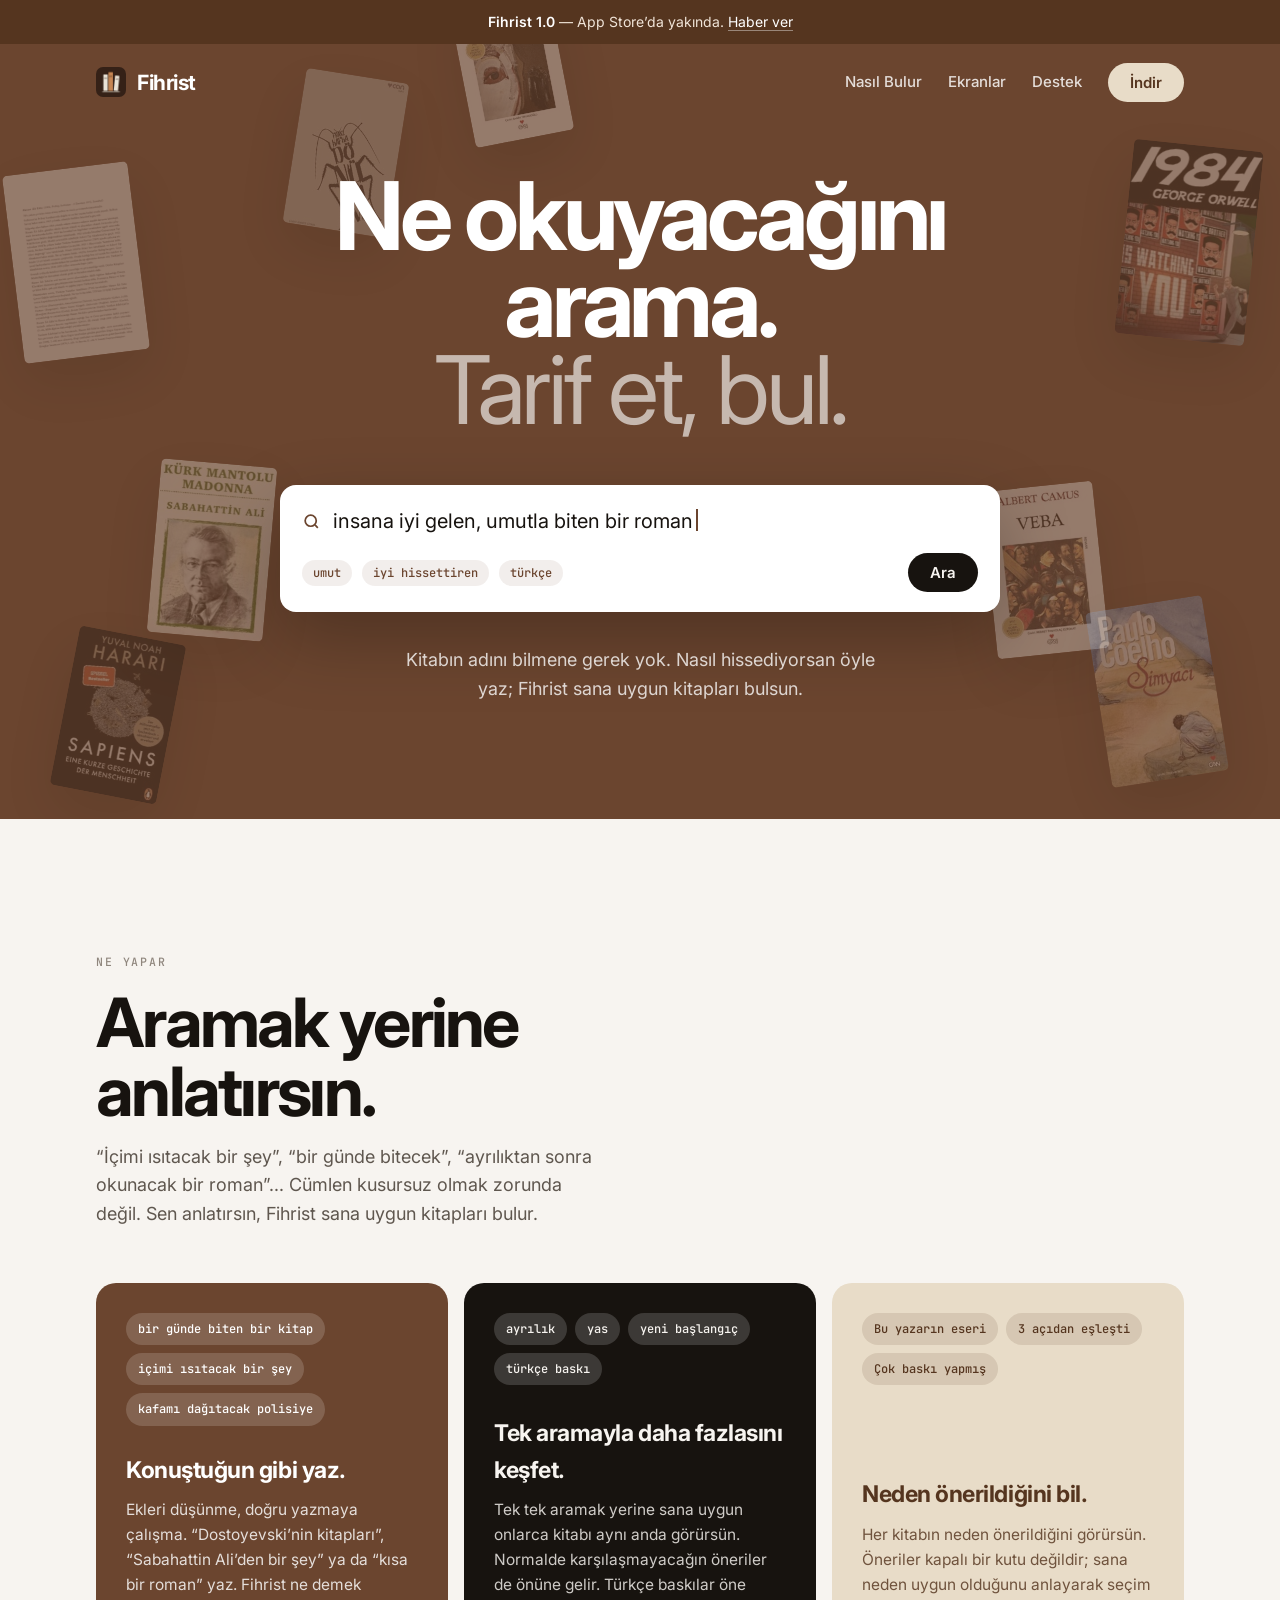
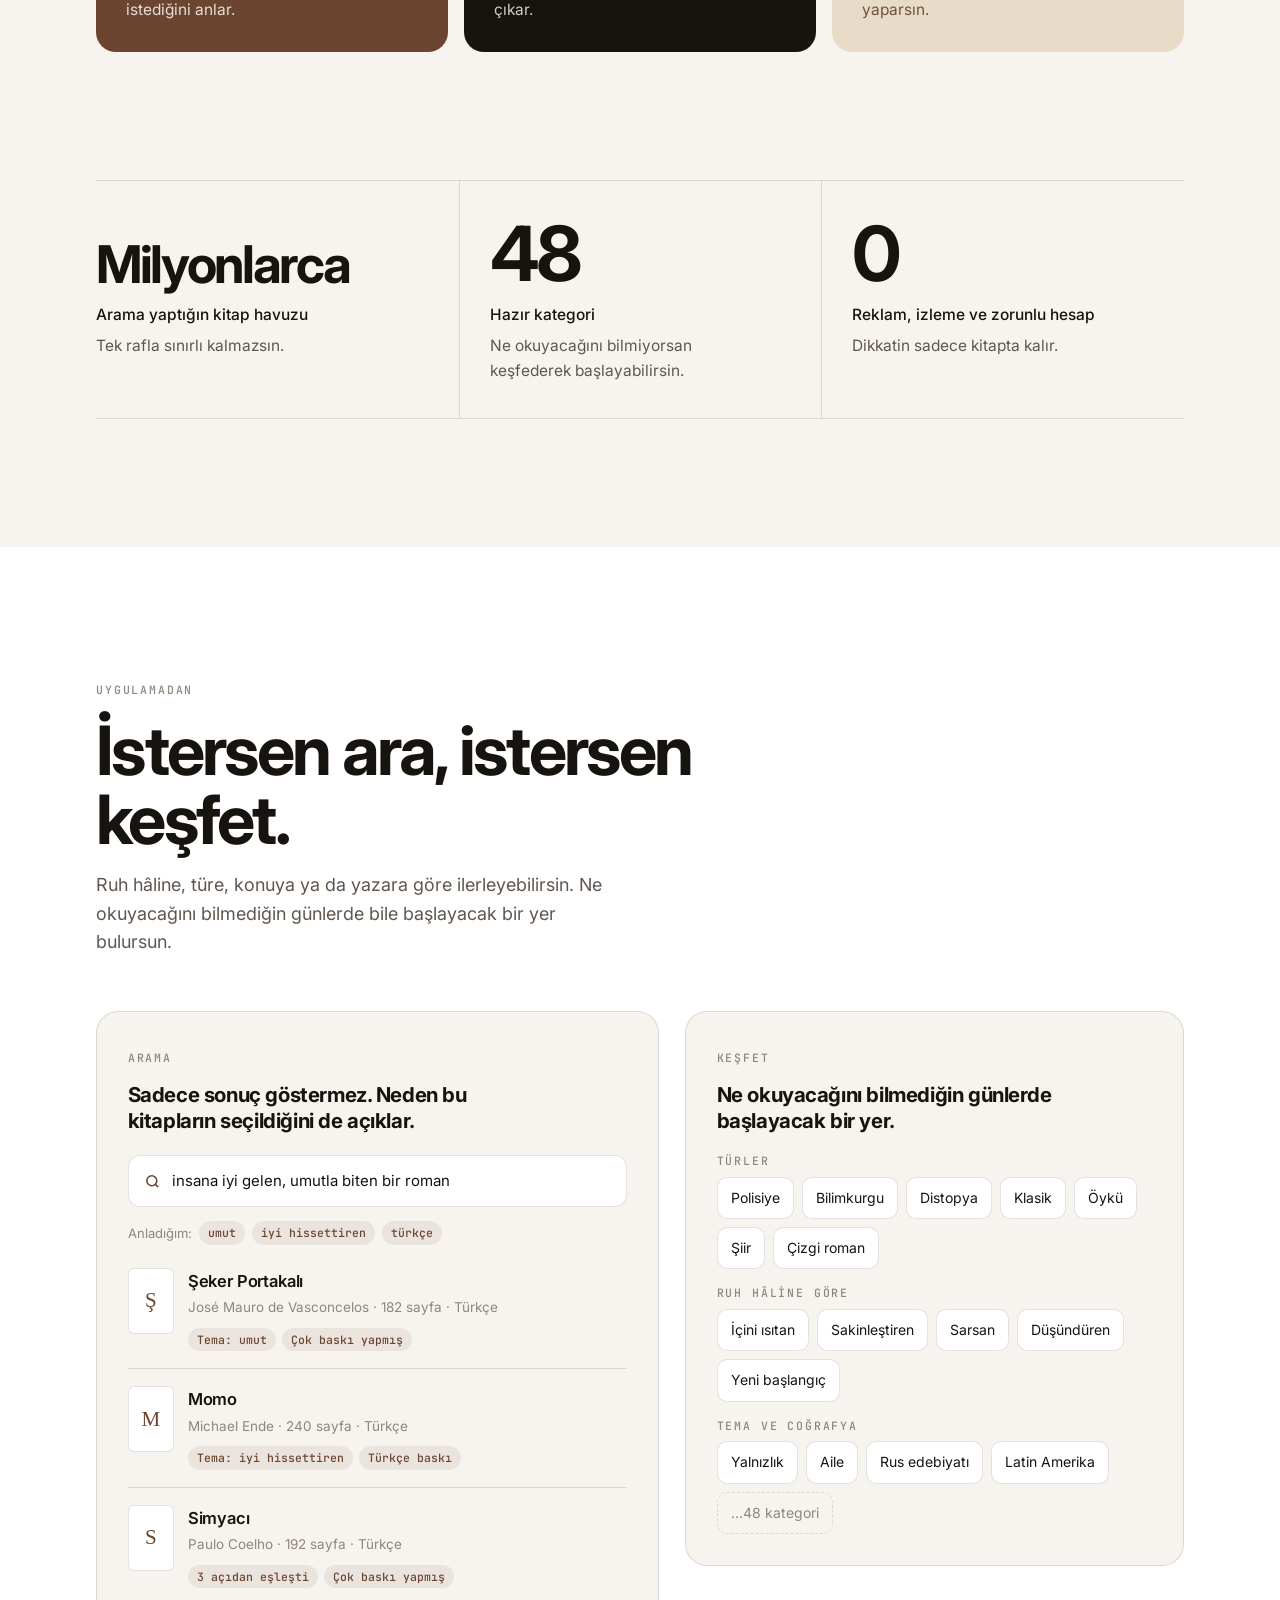
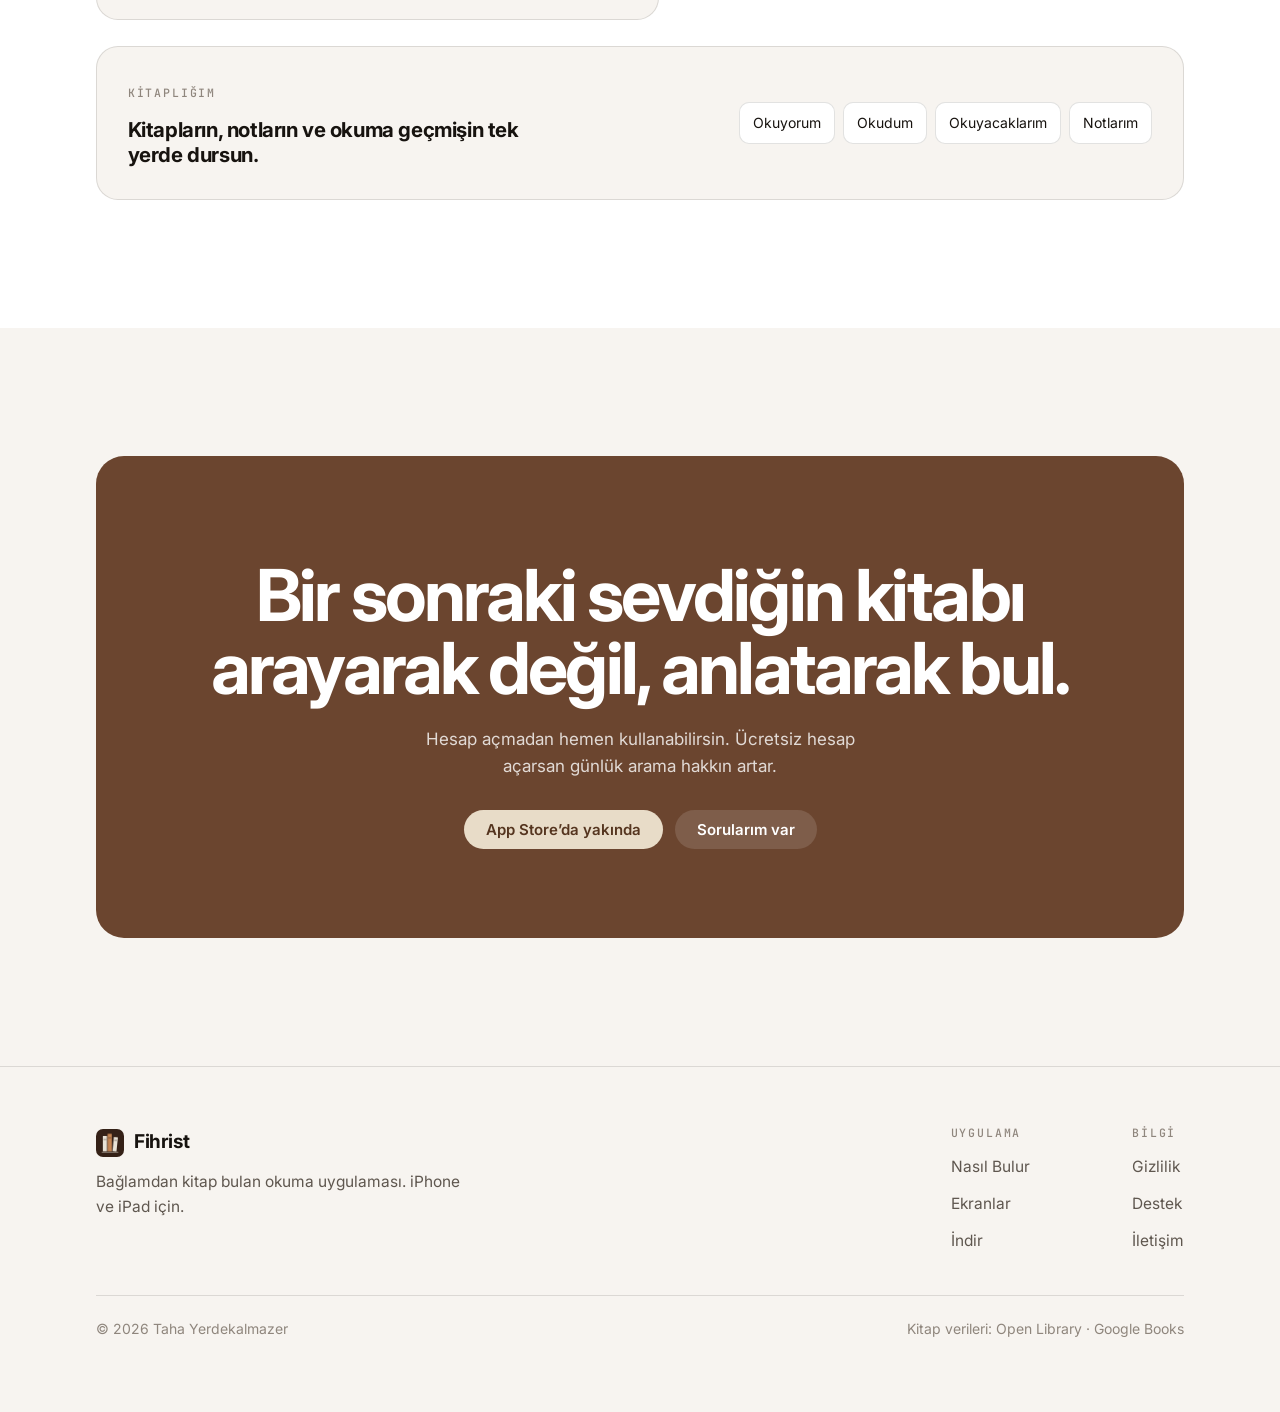
==== commit e5b102a1: "Site metinleri fayda odaklı yeniden yazıldı, ekran görüntüleri kaldırıldı - Hero, "Nasıl Bulur", rak" ====
--- a/index.html
+++ b/index.html
@@ -4,10 +4,10 @@
 <meta charset="utf-8">
 <meta name="viewport" content="width=device-width, initial-scale=1">
 <title>Fihrist — Ne okuyacağını tarif et</title>
-<meta name="description" content="Kitabın adını bilmene gerek yok. “Ayrılık acısı çekerken okunacak bir şey” de, Fihrist bulsun.">
+<meta name="description" content="Kitabın adını bilmene gerek yok. “İnsana iyi gelen, umutla biten bir roman” yaz; Fihrist sana uygun kitapları bulsun.">
 <link rel="icon" href="gorseller/ikon.png">
 <meta property="og:title" content="Fihrist — Ne okuyacağını tarif et">
-<meta property="og:description" content="Tek cümleden kitap bulan okuma uygulaması.">
+<meta property="og:description" content="Nasıl hissediyorsan öyle yaz; Fihrist sana uygun kitapları bulsun.">
 <meta property="og:image" content="gorseller/1-anasayfa.png">
 <meta name="theme-color" content="#6b452f">
 <link rel="preconnect" href="https://fonts.googleapis.com">
@@ -29,7 +29,9 @@
     <img class="bk"      src="gorseller/kapaklar/donusum.jpg"      alt="" style="left:23%; top:4%;   width:104px; transform:rotate(9deg)">
     <img class="bk keep" src="gorseller/kapaklar/1984.jpg"         alt="" style="right:2%; top:13%;  width:130px; transform:rotate(6deg)">
     <img class="bk"      src="gorseller/kapaklar/veba.jpg"         alt="" style="right:14%;top:57%;  width:112px; transform:rotate(-6deg)">
-    <img class="bk"      src="gorseller/kapaklar/yabanci.jpg"      alt="" style="right:26%;top:1%;   width:100px; transform:rotate(-11deg)">
+    <!-- gezinme bağlantılarının arkasına denk gelmesin diye sol üstte,
+         üst kenardan kırpılmış duruyor -->
+    <img class="bk"      src="gorseller/kapaklar/yabanci.jpg"      alt="" style="left:36%;  top:-7%;   width:100px; transform:rotate(-11deg)">
     <img class="bk"      src="gorseller/kapaklar/sapiens.jpg"      alt="" style="left:5%;  bottom:3%;width:108px; transform:rotate(11deg)">
     <img class="bk"      src="gorseller/kapaklar/simyaci.jpg"      alt="" style="right:5%; bottom:5%;width:118px; transform:rotate(-9deg)">
   </div>
@@ -38,7 +40,7 @@
     <div class="wrap">
       <a class="brand" href="#top"><img src="gorseller/ikon.png" alt=""><b>Fihrist</b></a>
       <div class="grow"></div>
-      <a class="tab" href="#nasil">Nasıl bulur</a>
+      <a class="tab" href="#nasil">Nasıl Bulur</a>
       <a class="tab" href="#ekranlar">Ekranlar</a>
       <a class="tab" href="destek.html">Destek</a>
       <a class="btn pale" href="#indir">İndir</a>
@@ -46,26 +48,26 @@
   </header>
 
   <main class="wrap stage" id="top">
-    <h1>Ne okuyacağını<br><span class="thin">tarif et.</span></h1>
+    <h1>Ne okuyacağını<br>arama.<br><span class="thin">Tarif et, bul.</span></h1>
 
     <div class="searchbar">
       <div class="line">
         <svg width="19" height="19" viewBox="0 0 24 24" fill="none" stroke="currentColor" stroke-width="2.2">
           <circle cx="11" cy="11" r="7"/><path d="m20 20-3.6-3.6"/>
         </svg>
-        <span class="q">ayrılık acısı çekerken okunacak bir şey<span class="cursor"></span></span>
+        <span class="q">insana iyi gelen, umutla biten bir roman<span class="cursor"></span></span>
       </div>
       <div class="foot">
-        <span class="tag">ayrılık ve iyileşme</span>
-        <span class="tag">yas ve kayıp</span>
+        <span class="tag">umut</span>
+        <span class="tag">iyi hissettiren</span>
         <span class="tag">türkçe</span>
         <a class="btn dark go" href="#indir">Ara</a>
       </div>
     </div>
 
     <p class="under">
-      Tek cümle, 24 katalog sorgusuna açılır; 444 kayıt taranır, gerekçesiyle
-      birlikte 80 kitap gelir.
+      Kitabın adını bilmene gerek yok. Nasıl hissediyorsan öyle yaz; Fihrist
+      sana uygun kitapları bulsun.
     </p>
   </main>
 </div>
@@ -73,37 +75,40 @@
 <section id="nasil">
   <div class="wrap">
     <div class="head" data-reveal>
-      <span class="mono">Motor</span>
-      <h2>Kitabın adını değil, derdini söyle.</h2>
-      <p>Yazdığın cümle olduğu gibi kataloğa gitmez. Önce ne demek istediğin
-         çözülür, sonra bu anlam kataloğun aradığı terimlere açılır.</p>
+      <span class="mono">Ne yapar</span>
+      <h2>Aramak yerine anlatırsın.</h2>
+      <p>“İçimi ısıtacak bir şey”, “bir günde bitecek”, “ayrılıktan sonra
+         okunacak bir roman”... Cümlen kusursuz olmak zorunda değil. Sen
+         anlatırsın, Fihrist sana uygun kitapları bulur.</p>
     </div>
 
     <div class="blocks">
       <article class="block b1" data-reveal>
         <div class="demo">
-          <div class="r"><span class="a">Dostoyevski’nin</span><span>→</span><span class="b">dostoyevski</span></div>
-          <div class="r"><span class="a">okunacak</span><span>→</span><span class="b">oku</span></div>
-          <div class="r"><span class="a">acısı</span><span>→</span><span class="b">acı</span></div>
-        </div>
-        <div>
-          <h3>Türkçeyi kökünden okur</h3>
-          <p>Sondan eklemeli bir dilde “Dostoyevski’nin” ile “Dostoyevski” aynı
-             şeydir. Ekler ayrılır, yazar doğru bulunur.</p>
+          <span class="pill">bir günde biten bir kitap</span>
+          <span class="pill">içimi ısıtacak bir şey</span>
+          <span class="pill">kafamı dağıtacak polisiye</span>
+        </div>
+        <div>
+          <h3>Konuştuğun gibi yaz.</h3>
+          <p>Ekleri düşünme, doğru yazmaya çalışma. “Dostoyevski’nin
+             kitapları”, “Sabahattin Ali’den bir şey” ya da “kısa bir roman”
+             yaz. Fihrist ne demek istediğini anlar.</p>
         </div>
       </article>
 
       <article class="block b2" data-reveal>
         <div class="demo">
-          <span class="pill">separation</span>
-          <span class="pill">grief</span>
-          <span class="pill">emotional healing</span>
-          <span class="pill">lang:tr</span>
-        </div>
-        <div>
-          <h3>Tek arama, onlarca sorgu</h3>
-          <p>Ruh hâli ve tema ifadeleri katalog konularına bağlanır. Türkçe
-             baskılar için ayrı bir kol çalışır.</p>
+          <span class="pill">ayrılık</span>
+          <span class="pill">yas</span>
+          <span class="pill">yeni başlangıç</span>
+          <span class="pill">türkçe baskı</span>
+        </div>
+        <div>
+          <h3>Tek aramayla daha fazlasını keşfet.</h3>
+          <p>Tek tek aramak yerine sana uygun onlarca kitabı aynı anda
+             görürsün. Normalde karşılaşmayacağın öneriler de önüne gelir.
+             Türkçe baskılar öne çıkar.</p>
         </div>
       </article>
 
@@ -114,9 +119,9 @@
           <span class="pill">Çok baskı yapmış</span>
         </div>
         <div>
-          <h3>Neden geldiğini söyler</h3>
-          <p>Her sonucun yanında gerekçesi yazar. Sıralama kapalı bir kutu
-             değil; nerede isabet ettiğini görürsün.</p>
+          <h3>Neden önerildiğini bil.</h3>
+          <p>Her kitabın neden önerildiğini görürsün. Öneriler kapalı bir kutu
+             değildir; sana neden uygun olduğunu anlayarak seçim yaparsın.</p>
         </div>
       </article>
     </div>
@@ -126,9 +131,21 @@
 <section style="padding-top:0">
   <div class="wrap">
     <div class="numbers" data-reveal>
-      <div class="num"><b>444</b><p>Tek aramada taranan katalog kaydı</p></div>
-      <div class="num"><b>48</b><p>Hazır kategori: tür, ruh hâli, tema, coğrafya</p></div>
-      <div class="num"><b>0</b><p>Reklam, izleme ve zorunlu hesap</p></div>
+      <div class="num">
+        <b class="word">Milyonlarca</b>
+        <p>Arama yaptığın kitap havuzu</p>
+        <p class="sub">Tek rafla sınırlı kalmazsın.</p>
+      </div>
+      <div class="num">
+        <b>48</b>
+        <p>Hazır kategori</p>
+        <p class="sub">Ne okuyacağını bilmiyorsan keşfederek başlayabilirsin.</p>
+      </div>
+      <div class="num">
+        <b>0</b>
+        <p>Reklam, izleme ve zorunlu hesap</p>
+        <p class="sub">Dikkatin sadece kitapta kalır.</p>
+      </div>
     </div>
   </div>
 </section>
@@ -137,24 +154,98 @@
   <div class="wrap">
     <div class="head" data-reveal>
       <span class="mono">Uygulamadan</span>
-      <h2>Aramak istemezsen, gez.</h2>
-      <p>Polisiyeden distopyaya, yastan yeni başlangıca, Rus edebiyatından
-         çizgi romana — 48 kategori hazır bekliyor.</p>
-    </div>
-
-    <div class="shots">
-      <figure data-reveal>
-        <img src="gorseller/4-arama.png" alt="Arama sonuçları ve eşleşme gerekçeleri" loading="lazy">
-        <figcaption><b>Arama</b>Sorgunu nasıl anladığını söyler, her sonucun gerekçesini gösterir.</figcaption>
-      </figure>
-      <figure data-reveal>
-        <img src="gorseller/2-kesfet.png" alt="Keşfet ekranındaki kategori ızgarası" loading="lazy">
-        <figcaption><b>Keşfet</b>Türler, ruh hâlleri, temalar ve edebiyat coğrafyaları.</figcaption>
-      </figure>
-      <figure data-reveal>
-        <img src="gorseller/3-kitapligim.png" alt="Kitaplığım ekranındaki raflar" loading="lazy">
-        <figcaption><b>Kitaplığım</b>Rafların, notların ve okuma geçmişin — hepsi cihazında.</figcaption>
-      </figure>
+      <h2>İstersen ara, istersen keşfet.</h2>
+      <p>Ruh hâline, türe, konuya ya da yazara göre ilerleyebilirsin. Ne
+         okuyacağını bilmediğin günlerde bile başlayacak bir yer bulursun.</p>
+    </div>
+
+    <div class="duo">
+      <!-- Sol: hero'daki cümlenin karşılığı — sonuç ve gerekçe birlikte -->
+      <article class="panel" data-reveal>
+        <span class="mono">Arama</span>
+        <h3>Sadece sonuç göstermez. Neden bu kitapların seçildiğini de açıklar.</h3>
+
+        <div class="qbar">
+          <svg width="17" height="17" viewBox="0 0 24 24" fill="none" stroke="currentColor" stroke-width="2.2">
+            <circle cx="11" cy="11" r="7"/><path d="m20 20-3.6-3.6"/>
+          </svg>
+          insana iyi gelen, umutla biten bir roman
+        </div>
+        <p class="understood">Anladığım: <span>umut</span><span>iyi hissettiren</span><span>türkçe</span></p>
+
+        <div class="hit">
+          <div class="cv">Ş</div>
+          <div>
+            <b>Şeker Portakalı</b>
+            <span class="meta">José Mauro de Vasconcelos · 182 sayfa · Türkçe</span>
+            <div class="badges"><span>Tema: umut</span><span>Çok baskı yapmış</span></div>
+          </div>
+        </div>
+        <div class="hit">
+          <div class="cv">M</div>
+          <div>
+            <b>Momo</b>
+            <span class="meta">Michael Ende · 240 sayfa · Türkçe</span>
+            <div class="badges"><span>Tema: iyi hissettiren</span><span>Türkçe baskı</span></div>
+          </div>
+        </div>
+        <div class="hit">
+          <div class="cv">S</div>
+          <div>
+            <b>Simyacı</b>
+            <span class="meta">Paulo Coelho · 192 sayfa · Türkçe</span>
+            <div class="badges"><span>3 açıdan eşleşti</span><span>Çok baskı yapmış</span></div>
+          </div>
+        </div>
+      </article>
+
+      <!-- Sağ: aramak istemeyene giriş kapısı -->
+      <article class="panel" data-reveal>
+        <span class="mono">Keşfet</span>
+        <h3>Ne okuyacağını bilmediğin günlerde başlayacak bir yer.</h3>
+
+        <div class="cats">
+          <div>
+            <h5>Türler</h5>
+            <div class="set">
+              <span class="cat">Polisiye</span><span class="cat">Bilimkurgu</span>
+              <span class="cat">Distopya</span><span class="cat">Klasik</span>
+              <span class="cat">Öykü</span><span class="cat">Şiir</span>
+              <span class="cat">Çizgi roman</span>
+            </div>
+          </div>
+          <div>
+            <h5>Ruh hâline göre</h5>
+            <div class="set">
+              <span class="cat">İçini ısıtan</span><span class="cat">Sakinleştiren</span>
+              <span class="cat">Sarsan</span><span class="cat">Düşündüren</span>
+              <span class="cat">Yeni başlangıç</span>
+            </div>
+          </div>
+          <div>
+            <h5>Tema ve coğrafya</h5>
+            <div class="set">
+              <span class="cat">Yalnızlık</span><span class="cat">Aile</span>
+              <span class="cat">Rus edebiyatı</span><span class="cat">Latin Amerika</span>
+              <span class="cat more">…48 kategori</span>
+            </div>
+          </div>
+        </div>
+      </article>
+
+      <!-- Alt şerit: okuduklarının kaldığı yer -->
+      <article class="panel wide" data-reveal>
+        <div>
+          <span class="mono">Kitaplığım</span>
+          <h3>Kitapların, notların ve okuma geçmişin tek yerde dursun.</h3>
+        </div>
+        <div class="set">
+          <span class="cat">Okuyorum</span>
+          <span class="cat">Okudum</span>
+          <span class="cat">Okuyacaklarım</span>
+          <span class="cat">Notlarım</span>
+        </div>
+      </article>
     </div>
   </div>
 </section>
@@ -162,9 +253,9 @@
 <section id="indir">
   <div class="wrap">
     <div class="finale" data-reveal>
-      <h2>Ne okuyacağını bilmemek, aramanın başlangıcı olsun.</h2>
-      <p>Hesap açmadan kullanabilirsin. Ücretsiz hesap yalnızca günlük arama
-         hakkını beşten elliye çıkarır.</p>
+      <h2>Bir sonraki sevdiğin kitabı arayarak değil, anlatarak bul.</h2>
+      <p>Hesap açmadan hemen kullanabilirsin. Ücretsiz hesap açarsan günlük
+         arama hakkın artar.</p>
       <div class="row">
         <a class="btn pale" href="#">App Store’da yakında</a>
         <a class="btn ghost" href="destek.html">Sorularım var</a>
@@ -176,27 +267,27 @@
 <footer>
   <div class="wrap">
     <div class="fgrid">
-      <div>
+      <div class="fbrand">
         <div class="footbrand"><img src="gorseller/ikon.png" alt=""><b>Fihrist</b></div>
-        <p style="margin:0;max-width:32ch;color:var(--ink-dim);font-size:15.5px">
-          Bağlamdan kitap bulan okuma uygulaması. iPhone ve iPad için.
-        </p>
-      </div>
-      <div>
-        <h4>Uygulama</h4>
-        <ul>
-          <li><a href="#nasil">Nasıl bulur</a></li>
-          <li><a href="#ekranlar">Ekranlar</a></li>
-          <li><a href="#indir">İndir</a></li>
-        </ul>
-      </div>
-      <div>
-        <h4>Bilgi</h4>
-        <ul>
-          <li><a href="gizlilik.html">Gizlilik</a></li>
-          <li><a href="destek.html">Destek</a></li>
-          <li><a href="mailto:tyerdekalmazer01@gmail.com">İletişim</a></li>
-        </ul>
+        <p>Bağlamdan kitap bulan okuma uygulaması. iPhone ve iPad için.</p>
+      </div>
+      <div class="flinks">
+        <div>
+          <h4>Uygulama</h4>
+          <ul>
+            <li><a href="#nasil">Nasıl Bulur</a></li>
+            <li><a href="#ekranlar">Ekranlar</a></li>
+            <li><a href="#indir">İndir</a></li>
+          </ul>
+        </div>
+        <div>
+          <h4>Bilgi</h4>
+          <ul>
+            <li><a href="gizlilik.html">Gizlilik</a></li>
+            <li><a href="destek.html">Destek</a></li>
+            <li><a href="mailto:tyerdekalmazer01@gmail.com">İletişim</a></li>
+          </ul>
+        </div>
       </div>
     </div>
     <div class="colofon">
--- a/css/style.css
+++ b/css/style.css
@@ -91,8 +91,9 @@
 
 .hero h1 {
   margin: clamp(26px, 4vw, 52px) 0 0;
-  /* "Ne okuyacağını" tek satıra sığmalı: 11.5vw'de sarma bozuluyordu. */
-  font-size: clamp(40px, 8.4vw, 124px);
+  /* Başlık üç satır: "Ne okuyacağını / arama. / Tarif et, bul."
+     Punto 124'te kalsa hero ekranı taşırıyordu. */
+  font-size: clamp(38px, 7.4vw, 104px);
   line-height: .92; letter-spacing: -.045em; font-weight: 700;
   text-align: center; max-width: 14ch; margin-left: auto; margin-right: auto;
 }
@@ -152,12 +153,11 @@
 .block.b2 { background: var(--ink); color: var(--bone); }
 .block.b3 { background: var(--lime); color: var(--brand-dp); }
 
-.demo { display: grid; gap: 8px; margin-bottom: 26px; }
-.demo .r { display: flex; align-items: center; gap: 10px; font: 500 12.5px/1 var(--mono); }
-.demo .r .a { opacity: .55; }
-.demo .r .b { font-weight: 600; }
+/* kart içi örnekler: etiket gibi yan yana aksın, tam genişlik şerit olmasın */
+.demo { display: flex; flex-wrap: wrap; align-content: flex-start; gap: 8px;
+        margin-bottom: 26px; }
 .demo .pill {
-  display: inline-block; font: 500 12px/1 var(--mono);
+  font: 500 12px/1.35 var(--mono);
   padding: 8px 12px; border-radius: 999px;
   background: rgba(255,255,255,.16);
 }
@@ -168,21 +168,62 @@
            border-top: 1px solid var(--line); }
 .num { padding: 34px 0; border-bottom: 1px solid var(--line); }
 .num + .num { border-left: 1px solid var(--line); padding-left: 30px; }
-.num b { display: block; font-size: clamp(42px, 6vw, 76px); font-weight: 700;
+/* rakamlar farklı puntoda olsa da alt satırlar aynı hizada başlasın diye
+   kutu yüksekliği sabit, içerik alta yaslı. */
+.num b { display: flex; align-items: flex-end; min-height: clamp(42px, 6vw, 76px);
+         font-size: clamp(42px, 6vw, 76px); font-weight: 700;
          letter-spacing: -.045em; line-height: 1; }
-.num p { margin: 12px 0 0; color: var(--ink-dim); font-size: 15.5px; max-width: 26ch; }
-
-/* ekran görüntüleri */
-.shots { display: grid; grid-template-columns: repeat(3,1fr); gap: clamp(16px,2.4vw,28px); }
-.shots figure { margin: 0; }
-.shots img {
-  width: 100%; display: block; border-radius: 20px;
-  border: 1px solid var(--line); background: #fff;
-  transition: transform .45s var(--ease);
-}
-.shots figure:hover img { transform: translateY(-8px); }
-.shots figcaption { margin-top: 16px; font-size: 15.5px; color: var(--ink-dim); }
-.shots figcaption b { display: block; color: var(--ink); font-weight: 600; margin-bottom: 4px; }
+/* rakam yerine kelime geldiğinde (ör. "Milyonlarca") sütuna sığsın */
+.num b.word { font-size: clamp(30px, 4.2vw, 52px); }
+.num p { margin: 12px 0 0; color: var(--ink); font-size: 15.5px; font-weight: 500;
+         max-width: 26ch; }
+.num p.sub { margin-top: 6px; color: var(--ink-dim); font-weight: 400; }
+
+/* ürün paneli — ekran görüntüsü yerine arayüzün kendi diliyle çizilmiş
+   sonuç listesi ve keşif ızgarası. Her ekranda net, metni seçilebilir. */
+.duo { display: grid; grid-template-columns: 1.06fr .94fr;
+       gap: clamp(16px, 2.2vw, 26px); align-items: start; }
+.panel { padding: clamp(22px, 2.4vw, 32px); border: 1px solid var(--line);
+         border-radius: 22px; background: var(--bone); }
+.panel .mono { color: var(--ink-faint); }
+.panel h3 { margin: 12px 0 22px; max-width: 30ch;
+            font-size: clamp(19px, 1.6vw, 22px); line-height: 1.25;
+            letter-spacing: -.02em; font-weight: 700; }
+.panel.wide { grid-column: 1 / -1; display: flex; flex-wrap: wrap;
+              align-items: center; justify-content: space-between; gap: 20px 32px; }
+.panel.wide h3 { margin: 12px 0 0; }
+
+/* arama paneli */
+.qbar { display: flex; align-items: center; gap: 11px;
+        padding: 13px 15px; border: 1px solid var(--line); border-radius: 12px;
+        background: #fff; font-size: 15px; }
+.qbar svg { flex: none; color: var(--brand); }
+.understood { display: flex; align-items: center; flex-wrap: wrap; gap: 7px;
+              margin: 14px 0 6px; font-size: 13px; color: var(--ink-faint); }
+.understood span { font: 500 11.5px/1 var(--mono); padding: 6px 9px;
+                   border-radius: 999px; background: rgba(107,69,47,.09);
+                   color: var(--brand); }
+.hit { display: flex; gap: 14px; padding: 17px 0; border-bottom: 1px solid var(--line); }
+.hit:last-child { padding-bottom: 0; border-bottom: 0; }
+.hit .cv { flex: none; width: 46px; height: 66px; border-radius: 6px;
+           border: 1px solid var(--line); background: #fff;
+           display: grid; place-items: center;
+           font: 400 21px/1 var(--serif); color: var(--brand); }
+.hit b { display: block; font-size: 16.5px; font-weight: 600; letter-spacing: -.01em; }
+.hit .meta { display: block; margin-top: 3px; font-size: 13.5px; color: var(--ink-faint); }
+.hit .badges { display: flex; flex-wrap: wrap; gap: 6px; margin-top: 9px; }
+.hit .badges span { font: 500 11.5px/1 var(--mono); padding: 6px 9px;
+                    border-radius: 999px; background: rgba(107,69,47,.09);
+                    color: var(--brand); }
+
+/* keşfet paneli */
+.cats { display: grid; gap: 18px; }
+.cats h5 { margin: 0 0 10px; font: 500 11.5px/1 var(--mono); letter-spacing: .16em;
+           text-transform: uppercase; color: var(--ink-faint); }
+.set { display: flex; flex-wrap: wrap; gap: 8px; }
+.cat { padding: 9px 13px; border: 1px solid var(--line); border-radius: 10px;
+       background: #fff; font-size: 14px; }
+.cat.more { background: transparent; border-style: dashed; color: var(--ink-faint); }
 
 /* kapanış */
 .finale { background: var(--brand); color: #fff; border-radius: 28px;
@@ -191,9 +232,13 @@
 .finale p { margin: 20px auto 30px; max-width: 44ch; color: rgba(255,255,255,.8); }
 .finale .row { display: flex; gap: 12px; justify-content: center; flex-wrap: wrap; }
 
-/* footer */
-footer { padding: 56px 0 72px; border-top: 1px solid var(--line); }
-.fgrid { display: grid; grid-template-columns: 2fr 1fr 1fr; gap: 32px; }
+/* footer — marka solda, bağlantı sütunları sağa yaslı */
+footer { padding: 60px 0 72px; border-top: 1px solid var(--line); }
+.fgrid { display: flex; flex-wrap: wrap; justify-content: space-between;
+         gap: 36px clamp(40px, 6vw, 88px); }
+.fbrand { max-width: 34ch; }
+.fbrand p { margin: 0; color: var(--ink-dim); font-size: 15.5px; }
+.flinks { display: flex; gap: clamp(48px, 8vw, 112px); }
 footer h4 { margin: 0 0 14px; font: 500 11.5px/1 var(--mono); letter-spacing: .16em;
             text-transform: uppercase; color: var(--ink-faint); }
 footer ul { list-style: none; margin: 0; padding: 0; display: grid; gap: 10px; }
@@ -211,8 +256,39 @@
                 transition: opacity .7s var(--ease), transform .7s var(--ease); }
 [data-reveal].seen { opacity: 1; transform: none; }
 
+/* ─── Alt sayfalar: gizlilik ve destek ────────────────────────────── */
+.doc { max-width: 760px; padding-top: clamp(46px, 7vw, 84px);
+       padding-bottom: clamp(64px, 8vw, 96px); }
+.doc h1 { margin: 0 0 12px; font-size: clamp(34px, 5vw, 56px);
+          line-height: 1.04; letter-spacing: -.035em; font-weight: 700; }
+.doc .date { color: var(--ink-faint); font: 500 11.5px/1 var(--mono);
+             letter-spacing: .16em; text-transform: uppercase; }
+.doc .lead { margin: 24px 0 0; font-size: 19px; color: var(--ink); }
+/* genel h2 dar kalıplı; belge başlıkları satır satır kırılmasın */
+.doc h2 { max-width: none; margin: 44px 0 10px;
+          font: 400 clamp(22px, 2.6vw, 30px)/1.25 var(--serif);
+          font-style: italic; letter-spacing: -.02em; }
+.doc p, .doc li { color: var(--ink-dim); }
+.doc ul { padding-left: 20px; }
+.doc li { margin: 7px 0; }
+.doc a { color: var(--brand); text-underline-offset: 3px; }
+.doc strong { color: var(--ink); font-weight: 600; }
+.doc .box { margin: 22px 0; padding: 22px 24px; border: 1px solid var(--line);
+            border-radius: 16px; background: #fff; color: var(--ink-dim); }
+.doc details { margin: 10px 0; padding: 16px 18px; border: 1px solid var(--line);
+               border-radius: 14px; background: #fff; }
+.doc details p { margin: 10px 0 0; }
+.doc summary { display: flex; gap: 10px; cursor: pointer;
+               color: var(--ink); font-weight: 500; list-style: none; }
+.doc summary::-webkit-details-marker { display: none; }
+.doc summary::before { content: "+"; color: var(--brand); font-weight: 700; }
+.doc details[open] summary::before { content: "–"; }
+.doc .cta { display: flex; align-items: center; gap: 16px; flex-wrap: wrap;
+            margin: 26px 0 0; }
+.doc .note { margin: 12px 0 0; font-size: 14.5px; color: var(--ink-faint); }
+
 @media (max-width: 900px) {
-  .blocks, .shots, .fgrid { grid-template-columns: 1fr; }
+  .blocks, .duo { grid-template-columns: 1fr; }
   .numbers { grid-template-columns: 1fr; }
   .num + .num { border-left: 0; padding-left: 0; }
   .nav a.tab { display: none; }
